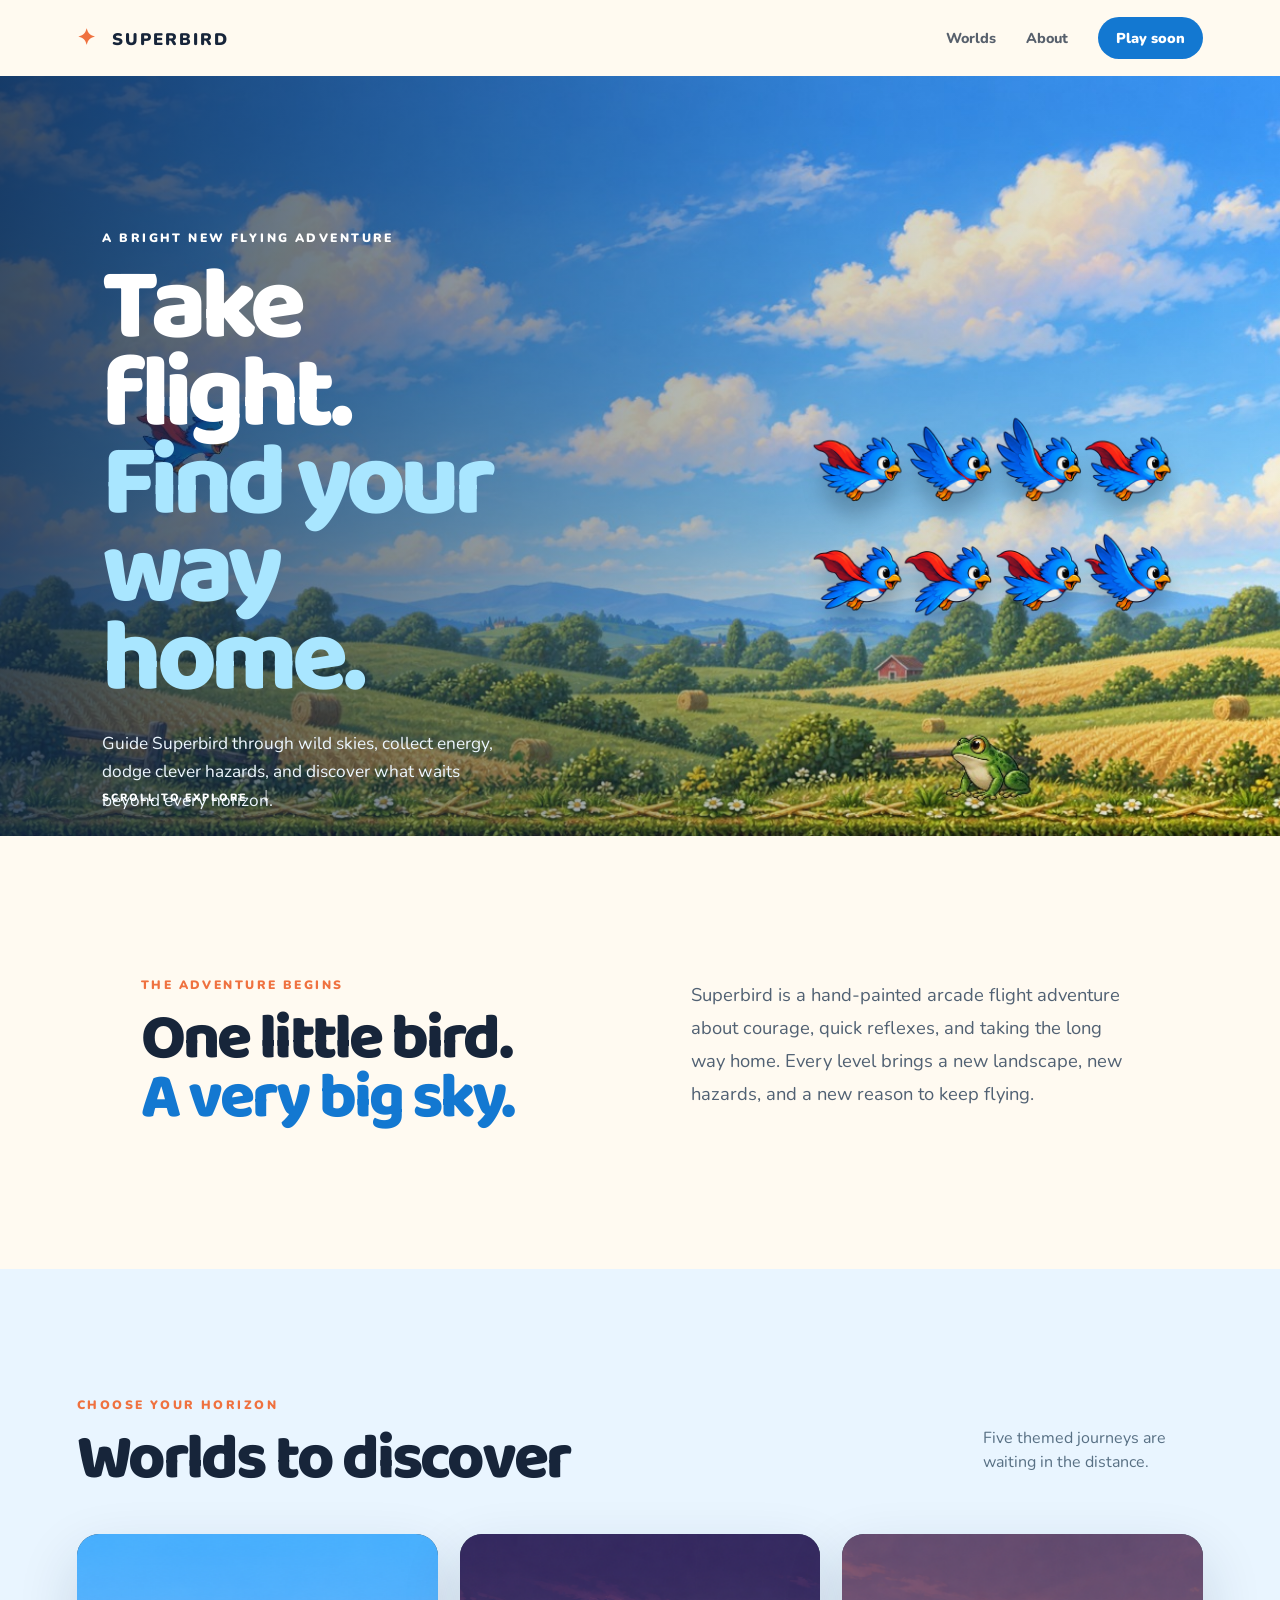
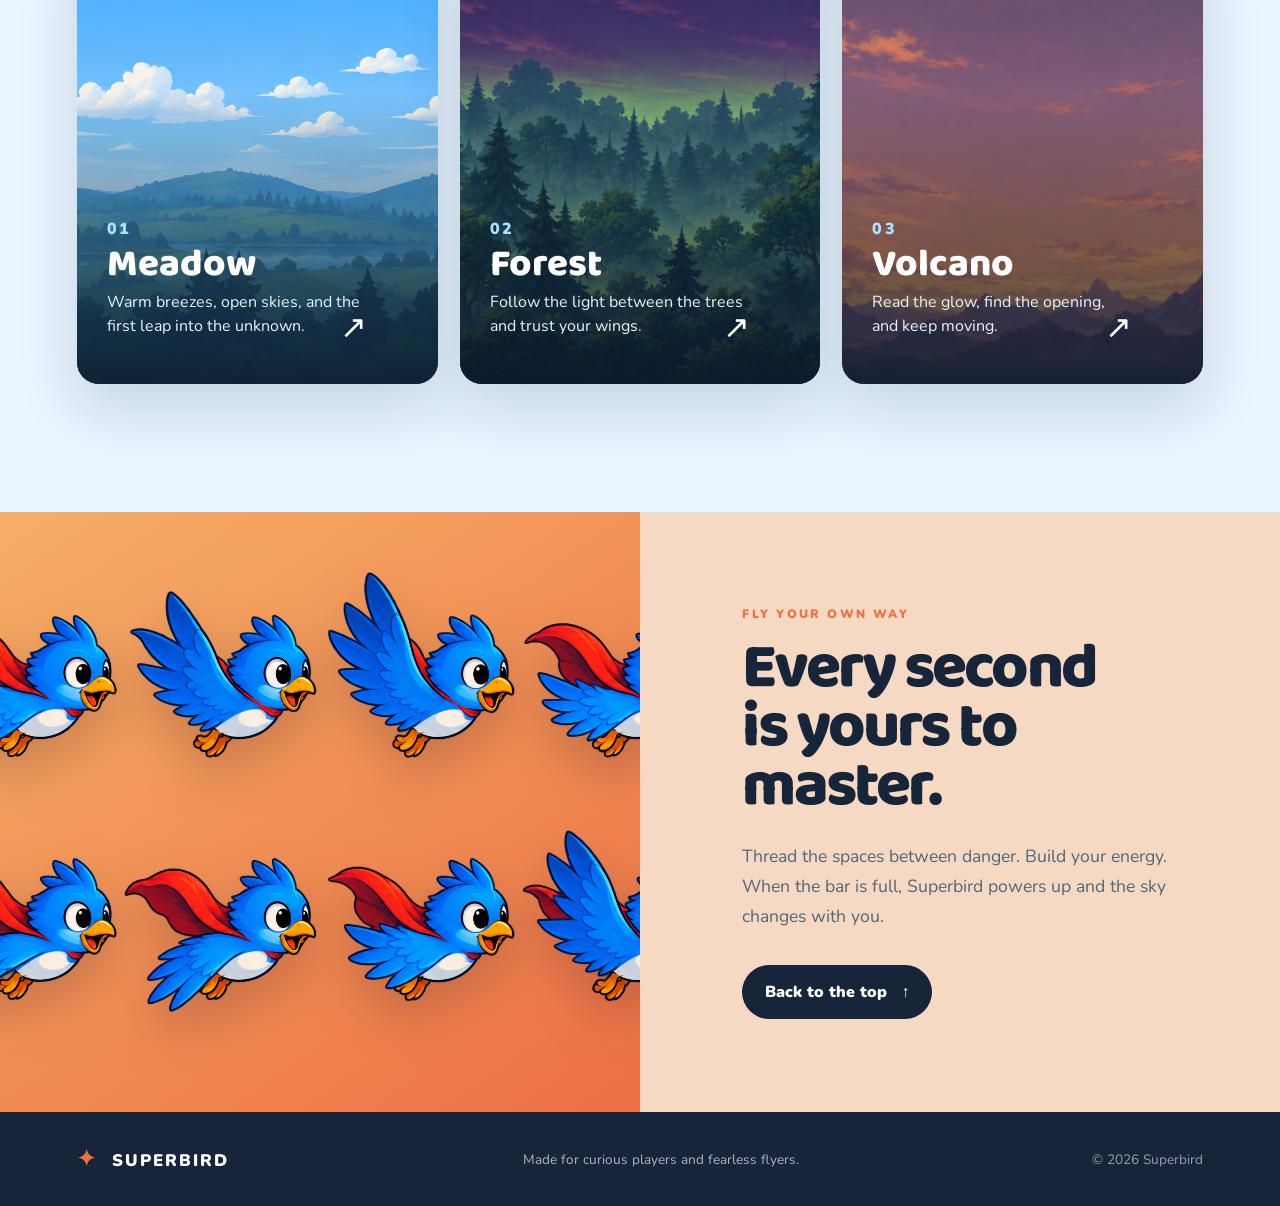
==== index.html @ 265e122b "Create Superbird marketing splash page" ====
<!doctype html>
<html lang="en">
<head>
  <meta charset="utf-8">
  <meta name="viewport" content="width=device-width, initial-scale=1">
  <meta name="description" content="Superbird is a colorful flying adventure through meadow, forest, farm, swamp, and volcano worlds.">
  <title>Superbird — Take Flight</title>
  <link rel="preconnect" href="https://fonts.googleapis.com">
  <link rel="preconnect" href="https://fonts.gstatic.com" crossorigin>
  <link href="https://fonts.googleapis.com/css2?family=Baloo+2:wght@500;600;700;800&family=Nunito:wght@500;700;800;900&display=swap" rel="stylesheet">
  <link rel="stylesheet" href="styles.css">
</head>
<body>
  <header class="site-header">
    <a class="brand" href="#top" aria-label="Superbird home"><span class="brand-mark">✦</span> SUPERBIRD</a>
    <nav aria-label="Main navigation"><a href="#worlds">Worlds</a><a href="#about">About</a><a class="nav-button" href="#play">Play soon</a></nav>
  </header>

  <main id="top">
    <section class="hero" id="play">
      <div class="hero-shade"></div>
      <div class="hero-content">
        <p class="eyebrow">A bright new flying adventure</p>
        <h1>Take flight.<br><span>Find your way home.</span></h1>
        <p class="hero-copy">Guide Superbird through wild skies, collect energy, dodge clever hazards, and discover what waits beyond every horizon.</p>
        <div class="hero-actions"><a class="button primary" href="#worlds">Explore the worlds <span>→</span></a><a class="text-link" href="#about">Meet Superbird <span>↓</span></a></div>
      </div>
      <img class="hero-bird" src="assets/superbird-flight.png" alt="Superbird flying" aria-hidden="true">
      <div class="hero-scroll">SCROLL TO EXPLORE <span>↓</span></div>
    </section>

    <section class="intro" id="about">
      <div class="intro-copy"><p class="eyebrow orange">THE ADVENTURE BEGINS</p><h2>One little bird.<br><em>A very big sky.</em></h2></div>
      <p class="intro-text">Superbird is a hand-painted arcade flight adventure about courage, quick reflexes, and taking the long way home. Every level brings a new landscape, new hazards, and a new reason to keep flying.</p>
    </section>

    <section class="worlds" id="worlds">
      <div class="section-heading"><div><p class="eyebrow orange">CHOOSE YOUR HORIZON</p><h2>Worlds to discover</h2></div><p class="section-note">Five themed journeys are waiting in the distance.</p></div>
      <div class="world-grid">
        <article class="world-card meadow"><img src="assets/meadow.png" alt="Bright meadow landscape"><div class="card-content"><span class="world-number">01</span><h3>Meadow</h3><p>Warm breezes, open skies, and the first leap into the unknown.</p><span class="card-arrow">↗</span></div></article>
        <article class="world-card forest"><img src="assets/forest.png" alt="Forest landscape"><div class="card-content"><span class="world-number">02</span><h3>Forest</h3><p>Follow the light between the trees and trust your wings.</p><span class="card-arrow">↗</span></div></article>
        <article class="world-card volcano"><img src="assets/volcano.png" alt="Volcanic landscape"><div class="card-content"><span class="world-number">03</span><h3>Volcano</h3><p>Read the glow, find the opening, and keep moving.</p><span class="card-arrow">↗</span></div></article>
      </div>
    </section>

    <section class="feature"><div class="feature-art"><img src="assets/superbird-flight.png" alt="Superbird flapping through the sky"></div><div class="feature-copy"><p class="eyebrow orange">FLY YOUR OWN WAY</p><h2>Every second<br>is yours to master.</h2><p>Thread the spaces between danger. Build your energy. When the bar is full, Superbird powers up and the sky changes with you.</p><a class="button dark" href="#top">Back to the top <span>↑</span></a></div></section>
  </main>

  <footer><div class="footer-brand"><span class="brand-mark">✦</span> SUPERBIRD</div><p>Made for curious players and fearless flyers.</p><span class="copyright">© 2026 Superbird</span></footer>
  <script src="script.js"></script>
</body>
</html>
---- styles.css ----
:root{--ink:#17253a;--blue:#1378d1;--sky:#e9f5ff;--orange:#ef713f;--cream:#fffaf1;--white:#fff;--shadow:0 24px 60px rgba(20,45,76,.16)}*{box-sizing:border-box}html{scroll-behavior:smooth}body{margin:0;color:var(--ink);background:var(--cream);font-family:Nunito,Arial,sans-serif}a{color:inherit;text-decoration:none}.site-header{height:76px;display:flex;align-items:center;justify-content:space-between;padding:0 clamp(24px,6vw,96px);background:rgba(255,250,241,.96);position:relative;z-index:5}.brand,.footer-brand{font-weight:900;letter-spacing:.12em;font-size:1.05rem}.brand-mark{display:inline-grid;place-items:center;color:var(--orange);font-size:1.35rem;margin-right:8px}nav{display:flex;gap:30px;align-items:center;font-size:.9rem;font-weight:800}nav a:not(.nav-button){opacity:.72}nav a:not(.nav-button):hover{opacity:1}.nav-button,.button{display:inline-flex;align-items:center;gap:14px;border-radius:999px;font-weight:900}.nav-button{background:var(--blue);color:white;padding:11px 18px}.hero{height:min(760px,calc(100vh - 76px));min-height:610px;position:relative;overflow:hidden;background:url('assets/farm-opening.jpg') center/cover}.hero-shade{position:absolute;inset:0;background:linear-gradient(90deg,rgba(13,38,72,.82),rgba(13,38,72,.18) 67%,rgba(13,38,72,.03))}.hero-content{position:relative;z-index:2;max-width:620px;padding:clamp(90px,12vw,170px) clamp(28px,8vw,125px);color:white}.eyebrow{font-size:.76rem;letter-spacing:.2em;font-weight:900;text-transform:uppercase;margin:0 0 18px}.eyebrow.orange{color:var(--orange)}h1,h2,h3,p{margin-top:0}h1{font:800 clamp(3.8rem,8vw,7.4rem)/.86 'Baloo 2',sans-serif;letter-spacing:-.055em;margin-bottom:26px}h1 span{color:#a9e6ff}.hero-copy{font-size:1.08rem;line-height:1.65;max-width:480px;color:#edf7ff}.hero-actions{display:flex;align-items:center;gap:28px;margin-top:34px}.button{padding:16px 23px}.button.primary{background:#fff;color:var(--blue);box-shadow:0 12px 30px rgba(0,0,0,.16)}.button.dark{background:var(--ink);color:#fff;margin-top:15px}.text-link{font-weight:900;color:#fff}.hero-bird{position:absolute;z-index:2;width:min(32vw,370px);right:8%;top:43%;filter:drop-shadow(0 18px 10px rgba(0,0,0,.2));animation:float 4s ease-in-out infinite}.hero-scroll{position:absolute;z-index:3;bottom:28px;left:clamp(28px,8vw,125px);font-size:.66rem;letter-spacing:.18em;color:white;font-weight:900}.hero-scroll span{font-size:1.2rem;margin-left:10px}.intro{padding:clamp(82px,11vw,150px) clamp(28px,11vw,170px);display:grid;grid-template-columns:1fr 1fr;gap:8vw;align-items:end;background:var(--cream)}h2{font:800 clamp(2.8rem,5vw,5rem)/.92 'Baloo 2',sans-serif;letter-spacing:-.045em;margin:0}.intro h2 em{color:var(--blue);font-style:normal}.intro-text{font-size:1.15rem;line-height:1.8;max-width:540px;color:#516173}.worlds{padding:clamp(74px,10vw,130px) clamp(24px,6vw,96px);background:var(--sky)}.section-heading{display:flex;justify-content:space-between;align-items:end;margin-bottom:44px}.section-note{max-width:220px;line-height:1.5;color:#587084}.world-grid{display:grid;grid-template-columns:repeat(3,1fr);gap:22px}.world-card{min-height:450px;position:relative;border-radius:22px;overflow:hidden;box-shadow:var(--shadow);isolation:isolate;background:#345}.world-card img{position:absolute;width:100%;height:100%;object-fit:cover;inset:0;transition:transform .6s}.world-card:hover img{transform:scale(1.07)}.world-card:after{content:"";position:absolute;inset:0;background:linear-gradient(0deg,rgba(11,24,42,.86),transparent 65%);z-index:-0}.card-content{position:absolute;z-index:1;bottom:0;padding:30px;color:white}.world-number{color:#a8e3ff;font-weight:900;letter-spacing:.15em}.card-content h3{font:800 2.4rem/1 'Baloo 2',sans-serif;margin:6px 0}.card-content p{line-height:1.5;max-width:260px;color:#e4f4fb}.card-arrow{position:absolute;right:30px;bottom:35px;font-size:2rem}.feature{display:grid;grid-template-columns:1fr 1fr;align-items:center;min-height:600px;background:#f5d9c2}.feature-art{height:100%;min-height:600px;display:grid;place-items:center;background:linear-gradient(145deg,#f6af66,#ed7046);overflow:hidden}.feature-art img{width:130%;max-width:820px;filter:drop-shadow(0 22px 24px rgba(78,41,34,.25));animation:float 5s ease-in-out infinite}.feature-copy{padding:70px clamp(30px,8vw,120px)}.feature-copy>p:not(.eyebrow){font-size:1.1rem;line-height:1.7;color:#536678;max-width:440px;margin-top:26px}footer{display:flex;align-items:center;justify-content:space-between;padding:32px clamp(24px,6vw,96px);background:var(--ink);color:white;font-size:.85rem}footer p{opacity:.65;margin:0}.copyright{opacity:.55}@keyframes float{0%,100%{transform:translateY(0) rotate(-2deg)}50%{transform:translateY(-16px) rotate(2deg)}}@media(max-width:800px){nav a:not(.nav-button){display:none}.hero{min-height:670px}.hero-content{padding-top:90px}.hero-bird{width:260px;right:2%;top:auto;bottom:80px;opacity:.9}.intro,.feature{grid-template-columns:1fr;gap:34px}.world-grid{grid-template-columns:1fr}.world-card{min-height:360px}.feature-art{min-height:330px}.feature-copy{padding:70px 28px}footer{display:block}footer p{margin:12px 0}.section-heading{display:block}.section-note{margin-top:18px}}@media(prefers-reduced-motion:reduce){*,*:before,*:after{animation:none!important;scroll-behavior:auto!important}}
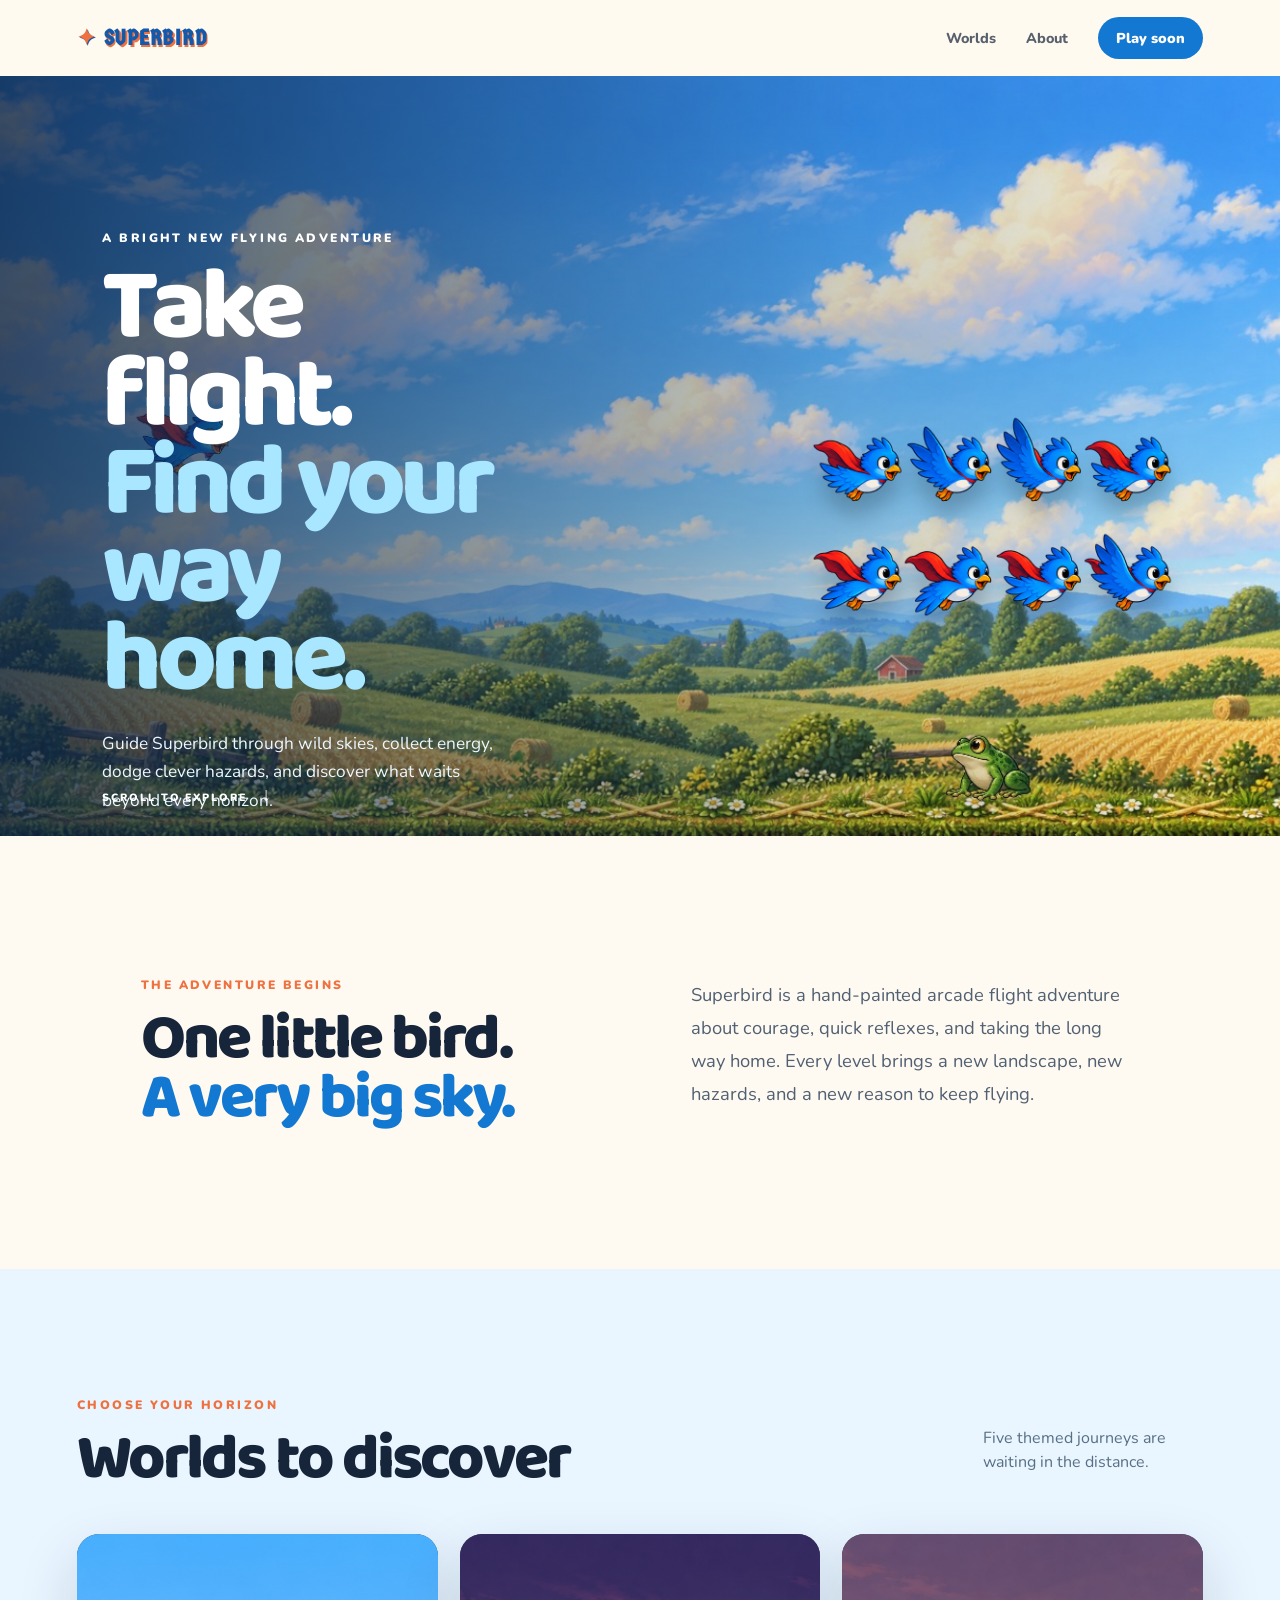
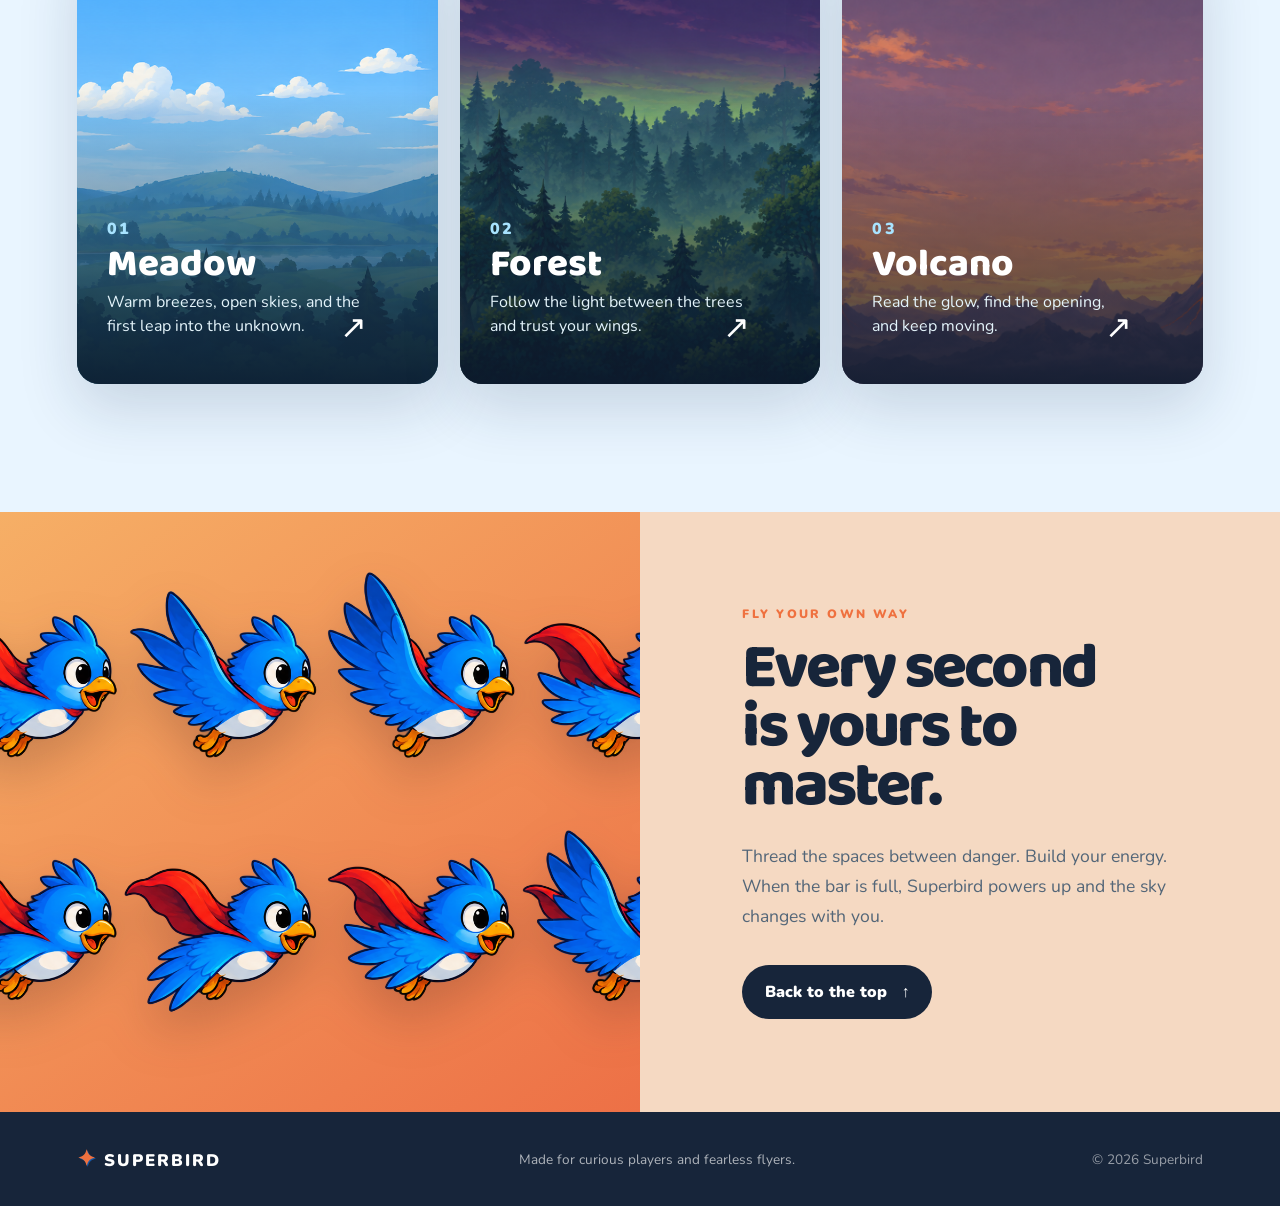
==== commit 9499c865: "Match splash logo to Superbird title style" ====
--- a/index.html
+++ b/index.html
@@ -7,12 +7,13 @@
   <title>Superbird — Take Flight</title>
   <link rel="preconnect" href="https://fonts.googleapis.com">
   <link rel="preconnect" href="https://fonts.gstatic.com" crossorigin>
-  <link href="https://fonts.googleapis.com/css2?family=Baloo+2:wght@500;600;700;800&family=Nunito:wght@500;700;800;900&display=swap" rel="stylesheet">
+  <link href="https://fonts.googleapis.com/css2?family=Baloo+2:wght@500;600;700;800&family=Germania+One&family=Nunito:wght@500;700;800;900&display=swap" rel="stylesheet">
   <link rel="stylesheet" href="styles.css">
+  <link rel="stylesheet" href="logo.css">
 </head>
 <body>
   <header class="site-header">
-    <a class="brand" href="#top" aria-label="Superbird home"><span class="brand-mark">✦</span> SUPERBIRD</a>
+    <a class="brand" href="#top" aria-label="Superbird home"><span class="brand-mark">✦</span><span class="brand-word">SUPERBIRD</span></a>
     <nav aria-label="Main navigation"><a href="#worlds">Worlds</a><a href="#about">About</a><a class="nav-button" href="#play">Play soon</a></nav>
   </header>
 
--- a/logo.css
+++ b/logo.css
@@ -0,0 +1,24 @@
+/* Match the medieval display treatment used for Superbird's in-game title. */
+.brand {
+  display: inline-flex;
+  align-items: center;
+  gap: 8px;
+  letter-spacing: .045em;
+}
+
+.brand-word {
+  color: #1559aa;
+  font-family: "Germania One", Georgia, serif;
+  font-size: 1.35rem;
+  line-height: 1;
+  text-shadow: 1.5px 1.5px 0 #ef713f;
+}
+
+.brand-mark {
+  margin-right: 0;
+  text-shadow: 1px 1px 0 #1559aa;
+}
+
+@media (max-width: 800px) {
+  .brand-word { font-size: 1.15rem; }
+}
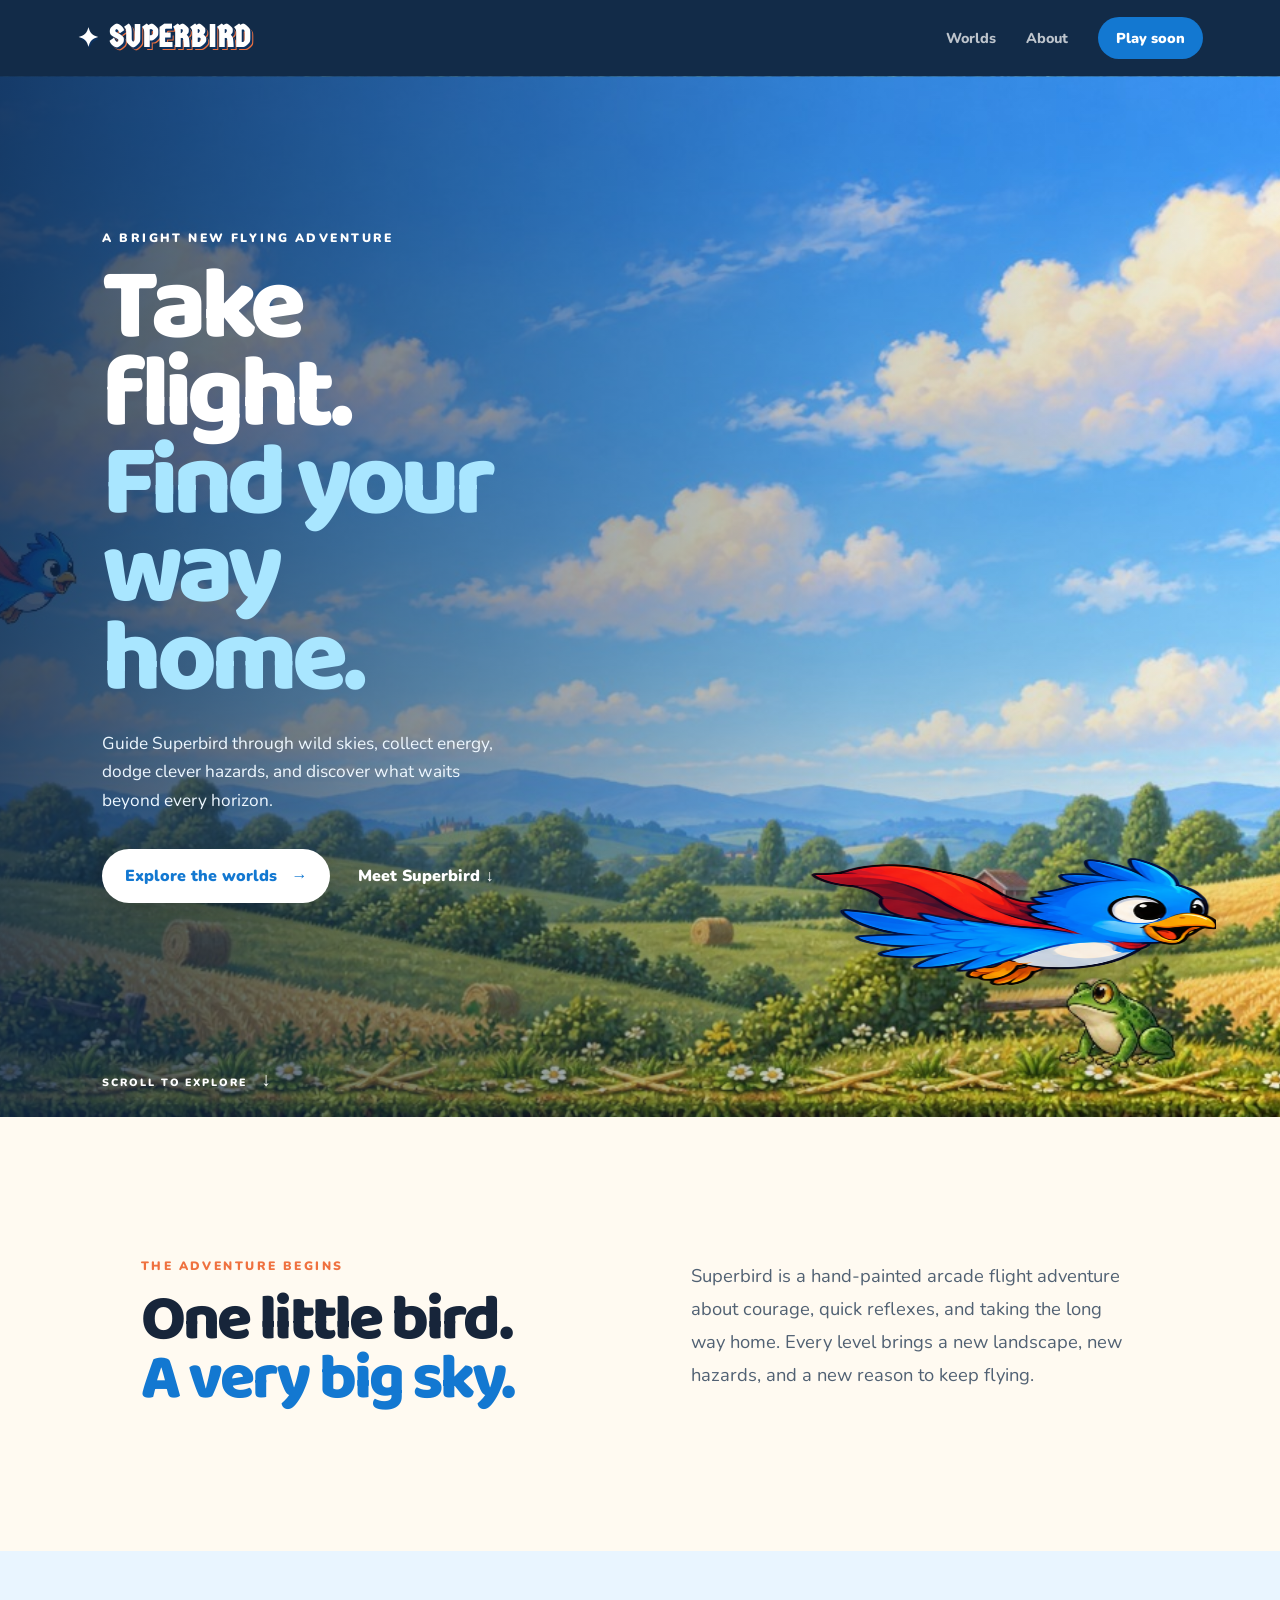
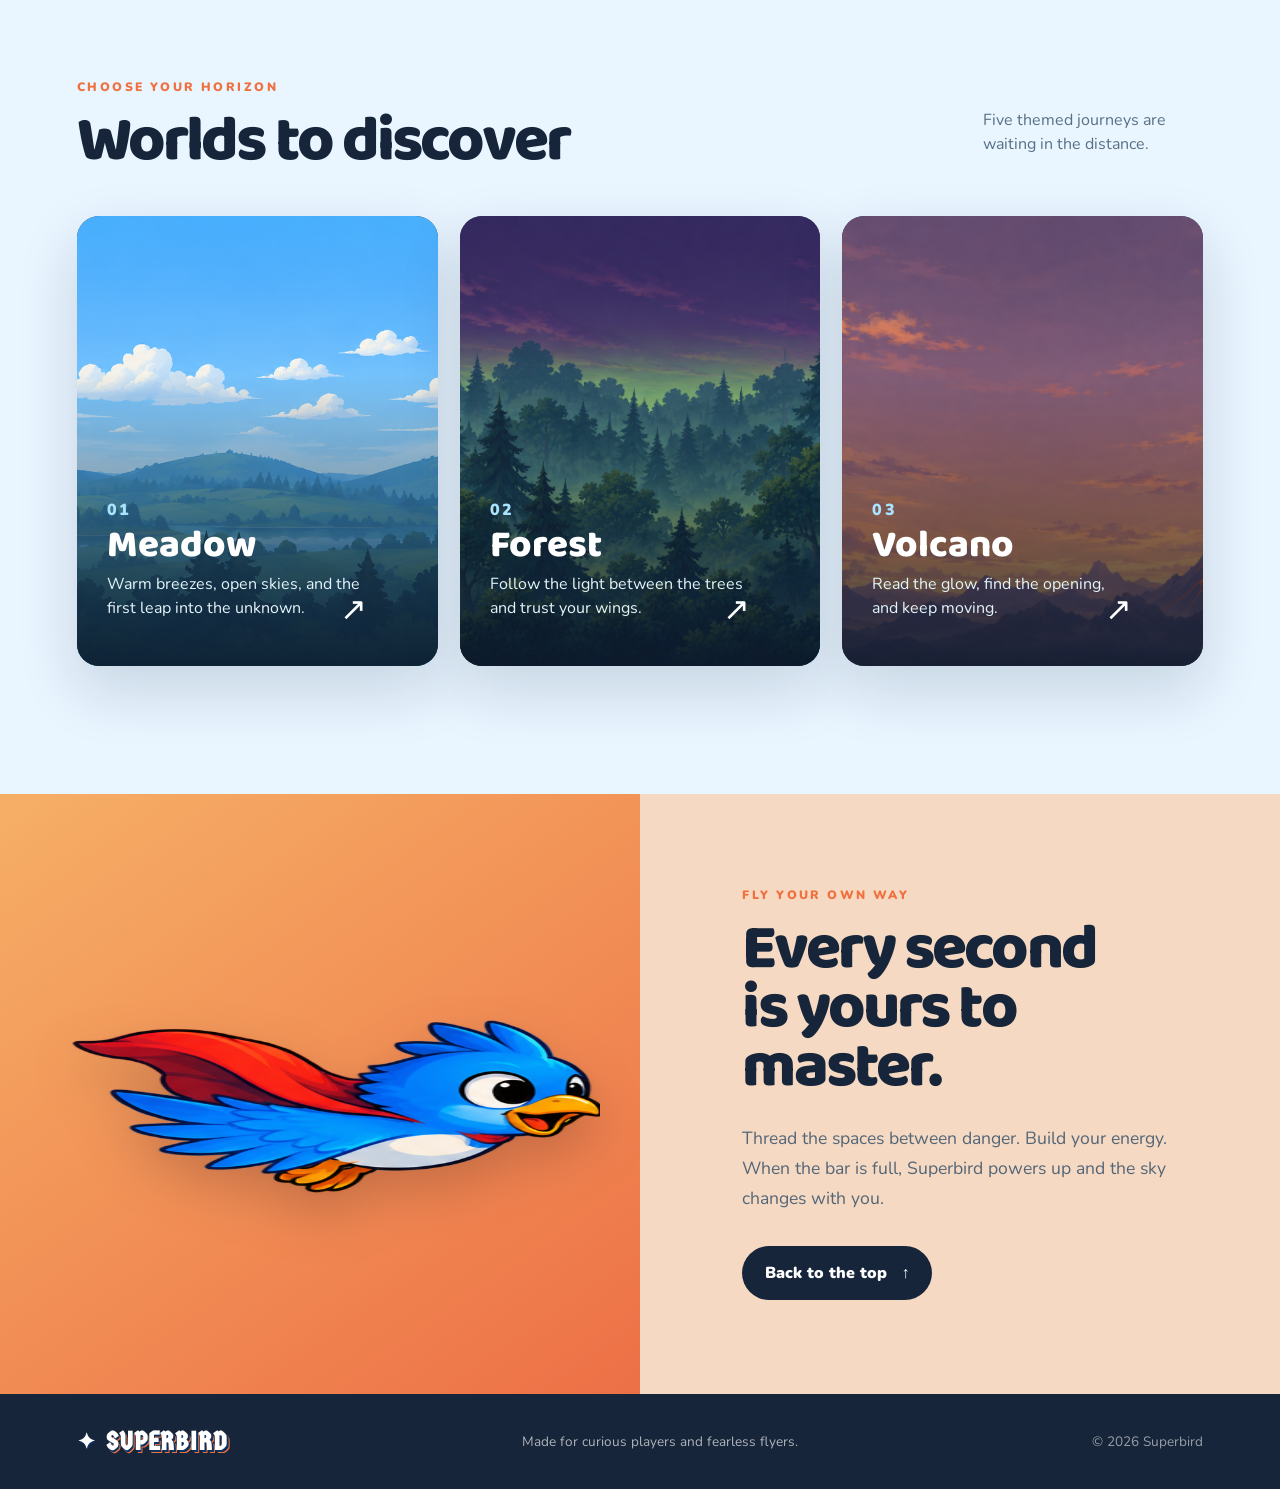
==== commit 3b526e20: "Fix hero crop and show single Superbird frame" ====
--- a/index.html
+++ b/index.html
@@ -10,6 +10,7 @@
   <link href="https://fonts.googleapis.com/css2?family=Baloo+2:wght@500;600;700;800&family=Germania+One&family=Nunito:wght@500;700;800;900&display=swap" rel="stylesheet">
   <link rel="stylesheet" href="styles.css">
   <link rel="stylesheet" href="logo.css">
+  <link rel="stylesheet" href="frames.css">
 </head>
 <body>
   <header class="site-header">
@@ -26,7 +27,7 @@
         <p class="hero-copy">Guide Superbird through wild skies, collect energy, dodge clever hazards, and discover what waits beyond every horizon.</p>
         <div class="hero-actions"><a class="button primary" href="#worlds">Explore the worlds <span>→</span></a><a class="text-link" href="#about">Meet Superbird <span>↓</span></a></div>
       </div>
-      <img class="hero-bird" src="assets/superbird-flight.png" alt="Superbird flying" aria-hidden="true">
+      <div class="bird-frame hero-bird" role="img" aria-label="Superbird flying"></div>
       <div class="hero-scroll">SCROLL TO EXPLORE <span>↓</span></div>
     </section>
 
@@ -44,7 +45,7 @@
       </div>
     </section>
 
-    <section class="feature"><div class="feature-art"><img src="assets/superbird-flight.png" alt="Superbird flapping through the sky"></div><div class="feature-copy"><p class="eyebrow orange">FLY YOUR OWN WAY</p><h2>Every second<br>is yours to master.</h2><p>Thread the spaces between danger. Build your energy. When the bar is full, Superbird powers up and the sky changes with you.</p><a class="button dark" href="#top">Back to the top <span>↑</span></a></div></section>
+    <section class="feature"><div class="feature-art"><div class="bird-frame feature-bird" role="img" aria-label="Superbird flapping through the sky"></div></div><div class="feature-copy"><p class="eyebrow orange">FLY YOUR OWN WAY</p><h2>Every second<br>is yours to master.</h2><p>Thread the spaces between danger. Build your energy. When the bar is full, Superbird powers up and the sky changes with you.</p><a class="button dark" href="#top">Back to the top <span>↑</span></a></div></section>
   </main>
 
   <footer><div class="footer-brand"><span class="brand-mark">✦</span> SUPERBIRD</div><p>Made for curious players and fearless flyers.</p><span class="copyright">© 2026 Superbird</span></footer>
--- a/logo.css
+++ b/logo.css
@@ -2,23 +2,50 @@
 .brand {
   display: inline-flex;
   align-items: center;
-  gap: 8px;
-  letter-spacing: .045em;
+  gap: 10px;
+  letter-spacing: .035em;
 }
 
 .brand-word {
-  color: #1559aa;
+  color: #fff;
   font-family: "Germania One", Georgia, serif;
-  font-size: 1.35rem;
+  font-size: 1.95rem;
   line-height: 1;
-  text-shadow: 1.5px 1.5px 0 #ef713f;
+  text-shadow: 2px 2px 0 #0c315f, 3px 3px 0 #ef713f;
 }
 
 .brand-mark {
   margin-right: 0;
-  text-shadow: 1px 1px 0 #1559aa;
+  color: #fff;
+  font-size: 1.6rem;
+  text-shadow: 1.5px 1.5px 0 #0c315f;
+}
+
+.site-header {
+  background: #122b48;
+}
+
+nav a:not(.nav-button) {
+  color: #fff;
+}
+
+.footer-brand {
+  display: inline-flex;
+  align-items: center;
+  gap: 10px;
+  color: #fff;
+  font-family: "Germania One", Georgia, serif;
+  font-size: 1.65rem;
+  letter-spacing: .035em;
+  text-shadow: 1.5px 1.5px 0 #0c315f, 2.5px 2.5px 0 #ef713f;
+}
+
+.footer-brand .brand-mark {
+  font-family: Nunito, Arial, sans-serif;
+  font-size: 1.4rem;
 }
 
 @media (max-width: 800px) {
-  .brand-word { font-size: 1.15rem; }
+  .brand-word { font-size: 1.55rem; }
+  .footer-brand { font-size: 1.35rem; }
 }
--- a/frames.css
+++ b/frames.css
@@ -0,0 +1,51 @@
+/* Show one large frame from the existing 4 x 2 Superbird animation sheet. */
+.bird-frame {
+  background-image: url("assets/superbird-flight.png");
+  background-repeat: no-repeat;
+  background-size: 400% 200%;
+  background-position: 0 0;
+  background-color: transparent;
+}
+
+.hero {
+  height: auto;
+  min-height: 760px;
+  padding-bottom: 64px;
+}
+
+.hero-content {
+  padding-bottom: 150px;
+}
+
+.hero-bird {
+  width: 430px !important;
+  height: 245px !important;
+  top: auto !important;
+  right: 5% !important;
+  bottom: 82px !important;
+  background-size: 400% 200%;
+}
+
+.hero-scroll {
+  bottom: 24px;
+}
+
+.feature-bird {
+  width: min(560px, 92%);
+  height: 330px;
+  background-size: 400% 200%;
+  filter: drop-shadow(0 22px 24px rgba(78, 41, 34, .25));
+  animation: float 5s ease-in-out infinite;
+}
+
+@media (max-width: 800px) {
+  .hero { min-height: 760px; }
+  .hero-content { padding-bottom: 250px; }
+  .hero-bird {
+    width: 310px !important;
+    height: 178px !important;
+    right: 1% !important;
+    bottom: 84px !important;
+  }
+  .feature-bird { height: 230px; }
+}
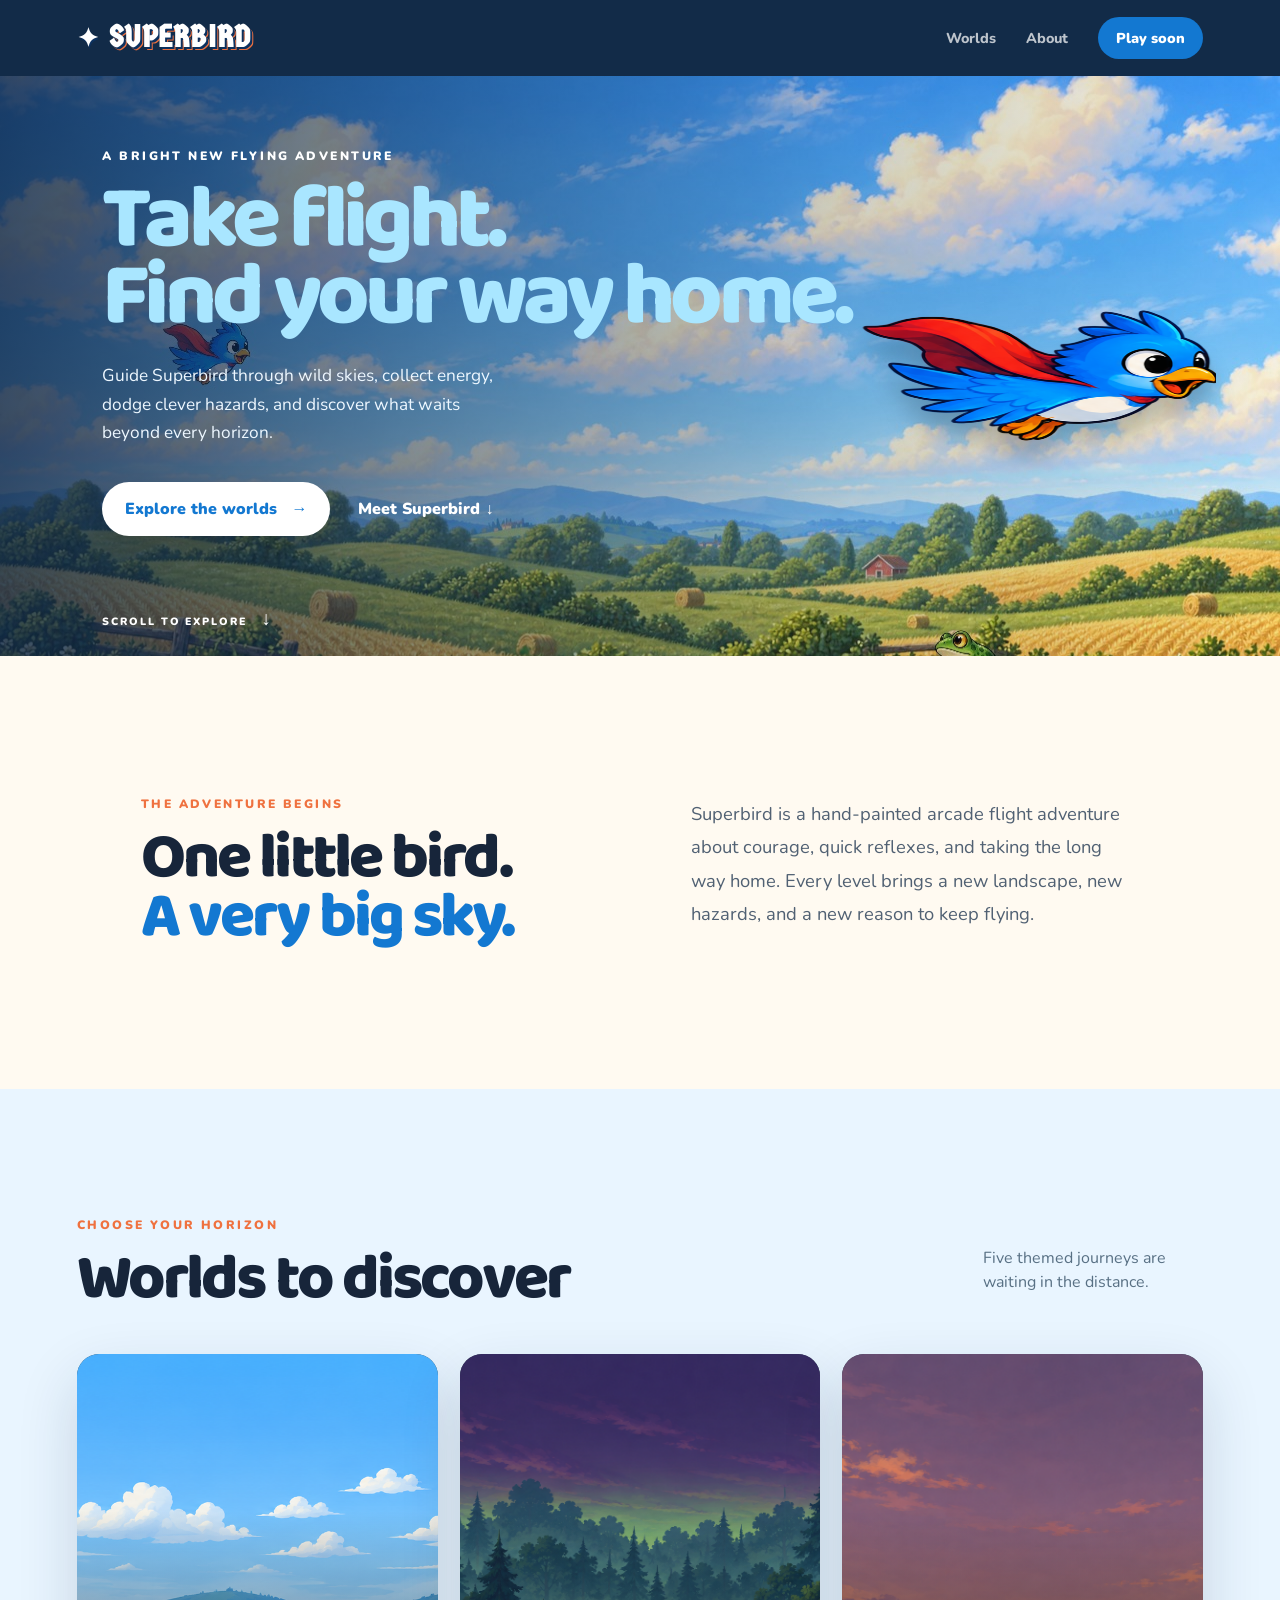
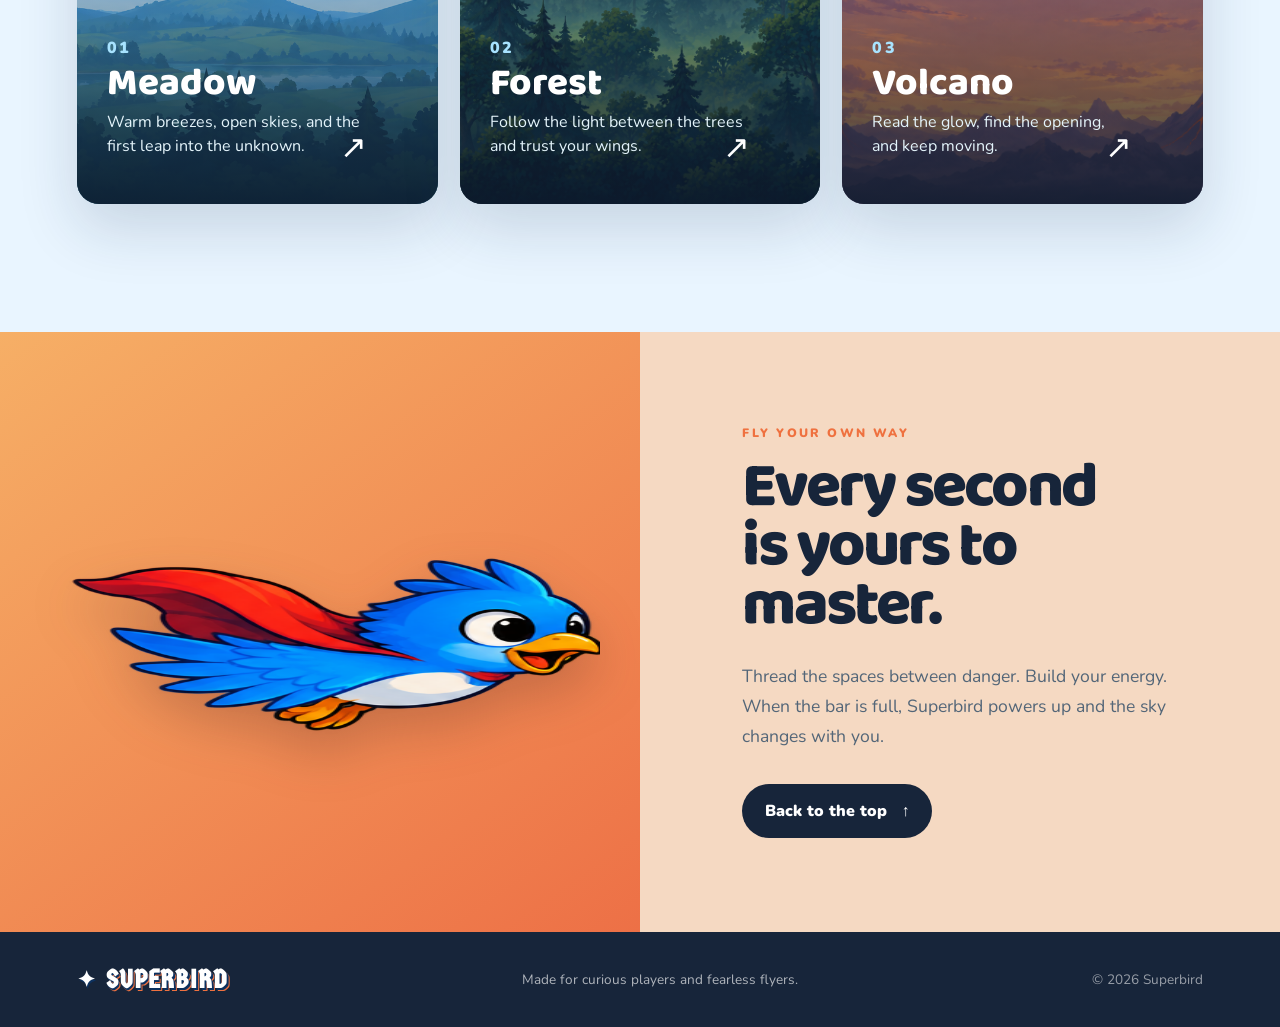
==== commit 05dc4445: "Tighten hero and lock sentence line breaks" ====
--- a/index.html
+++ b/index.html
@@ -23,7 +23,7 @@
       <div class="hero-shade"></div>
       <div class="hero-content">
         <p class="eyebrow">A bright new flying adventure</p>
-        <h1>Take flight.<br><span>Find your way home.</span></h1>
+        <h1><span class="hero-line">Take flight.</span><span class="hero-line">Find your way home.</span></h1>
         <p class="hero-copy">Guide Superbird through wild skies, collect energy, dodge clever hazards, and discover what waits beyond every horizon.</p>
         <div class="hero-actions"><a class="button primary" href="#worlds">Explore the worlds <span>→</span></a><a class="text-link" href="#about">Meet Superbird <span>↓</span></a></div>
       </div>
--- a/frames.css
+++ b/frames.css
@@ -9,20 +9,32 @@
 
 .hero {
   height: auto;
-  min-height: 760px;
-  padding-bottom: 64px;
+  min-height: 560px;
+  padding-bottom: 32px;
 }
 
 .hero-content {
-  padding-bottom: 150px;
+  padding-top: 72px;
+  padding-bottom: 88px;
+}
+
+.hero-content h1 {
+  max-width: 520px;
+  font-size: clamp(3.4rem, 7vw, 6.4rem);
+}
+
+.hero-content h1 .hero-line {
+  display: block;
+  white-space: nowrap;
 }
 
 .hero-bird {
-  width: 430px !important;
-  height: 245px !important;
-  top: auto !important;
+  width: 375px !important;
+  height: 250px !important;
+  top: 50% !important;
+  margin-top: -125px;
   right: 5% !important;
-  bottom: 82px !important;
+  bottom: auto !important;
   background-size: 400% 200%;
 }
 
@@ -39,13 +51,16 @@
 }
 
 @media (max-width: 800px) {
-  .hero { min-height: 760px; }
-  .hero-content { padding-bottom: 250px; }
+  .hero { min-height: 620px; }
+  .hero-content { padding-top: 66px; padding-bottom: 198px; }
+  .hero-content h1 { max-width: 390px; font-size: clamp(3.3rem, 13vw, 5rem); }
   .hero-bird {
-    width: 310px !important;
-    height: 178px !important;
+    width: 270px !important;
+    height: 180px !important;
+    top: 50% !important;
+    margin-top: -90px;
     right: 1% !important;
-    bottom: 84px !important;
+    bottom: auto !important;
   }
   .feature-bird { height: 230px; }
 }
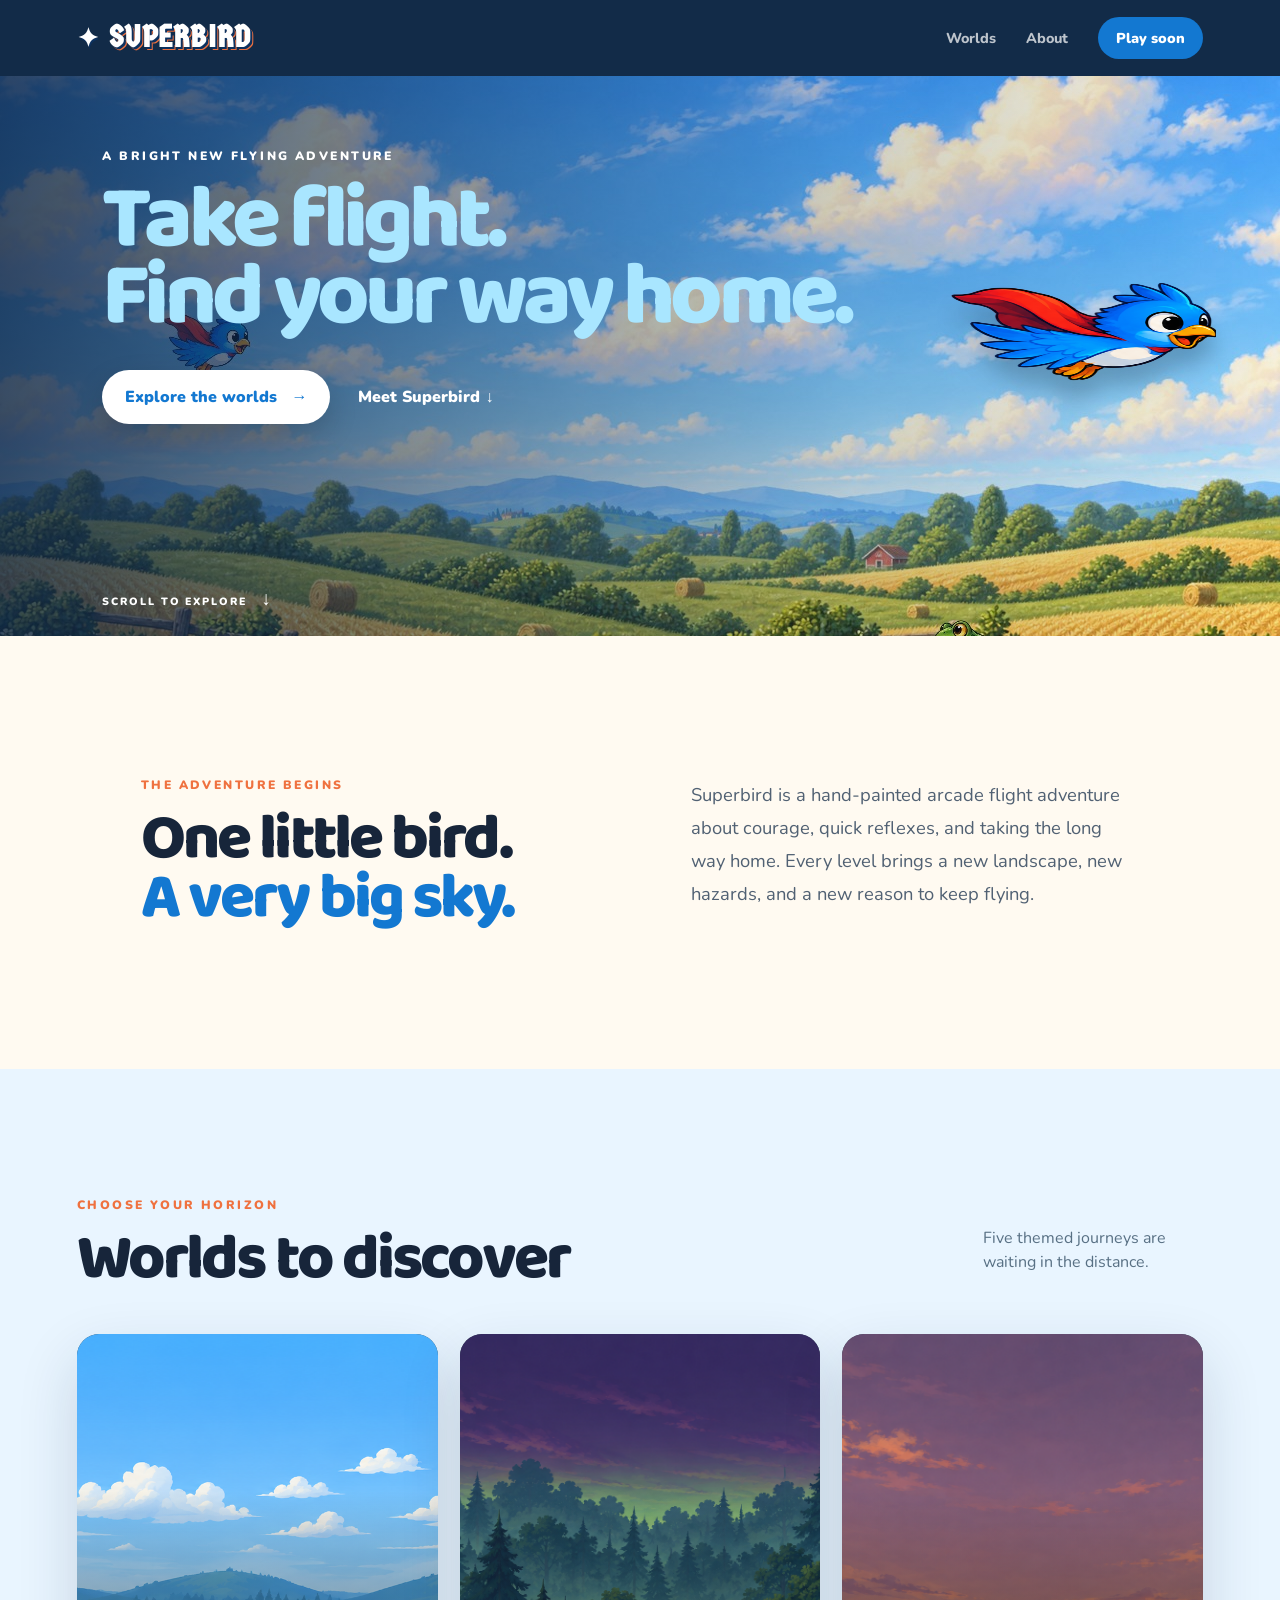
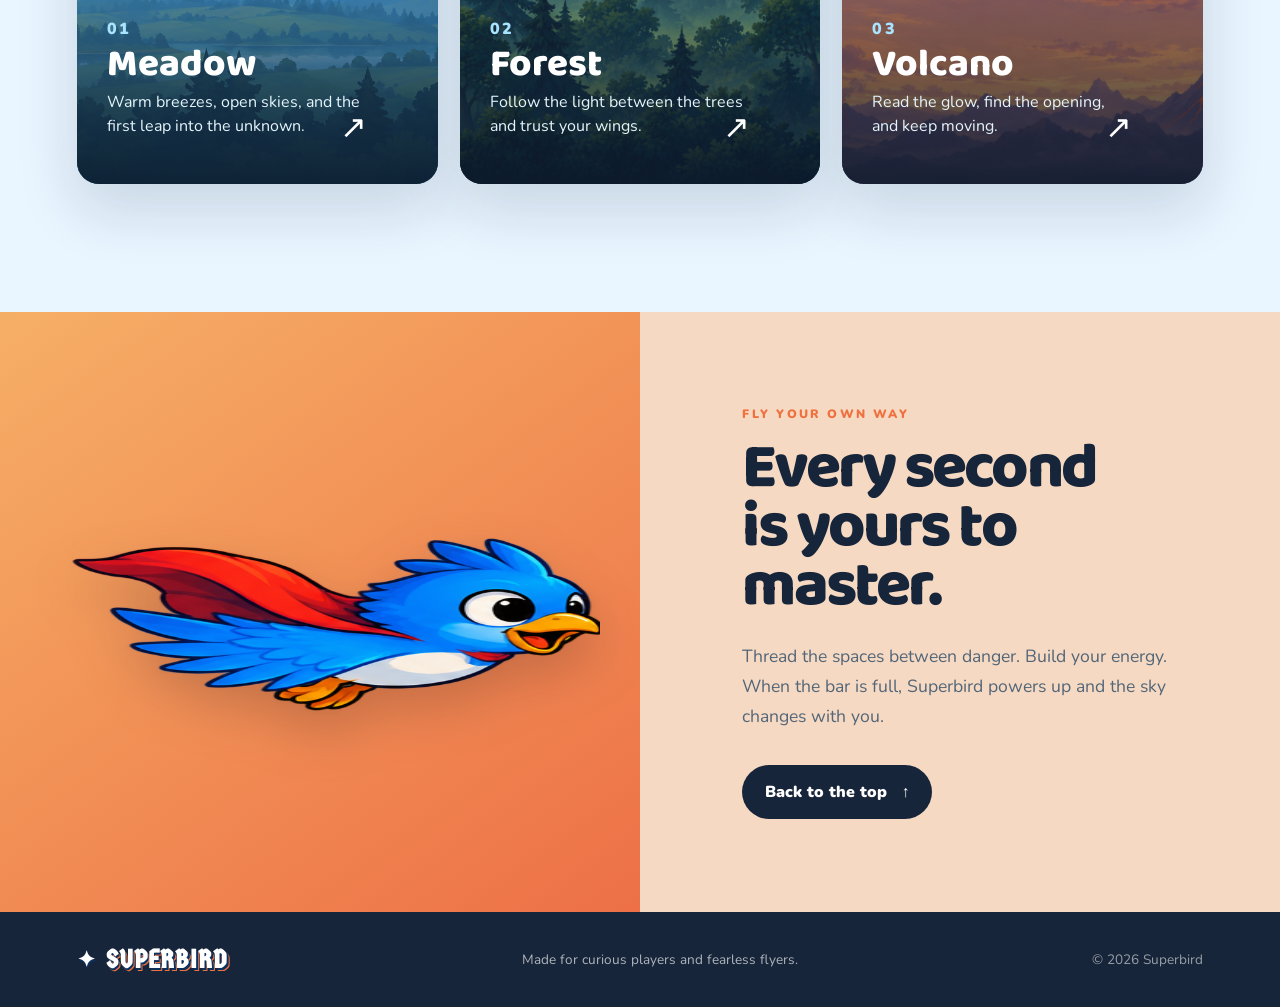
==== commit 475dfcc3: "Simplify hero copy and reduce bird size" ====
--- a/index.html
+++ b/index.html
@@ -24,7 +24,6 @@
       <div class="hero-content">
         <p class="eyebrow">A bright new flying adventure</p>
         <h1><span class="hero-line">Take flight.</span><span class="hero-line">Find your way home.</span></h1>
-        <p class="hero-copy">Guide Superbird through wild skies, collect energy, dodge clever hazards, and discover what waits beyond every horizon.</p>
         <div class="hero-actions"><a class="button primary" href="#worlds">Explore the worlds <span>→</span></a><a class="text-link" href="#about">Meet Superbird <span>↓</span></a></div>
       </div>
       <div class="bird-frame hero-bird" role="img" aria-label="Superbird flying"></div>
--- a/frames.css
+++ b/frames.css
@@ -29,8 +29,8 @@
 }
 
 .hero-bird {
-  width: 375px !important;
-  height: 250px !important;
+  width: 281px !important;
+  height: 187px !important;
   top: 50% !important;
   margin-top: -125px;
   right: 5% !important;
@@ -55,8 +55,8 @@
   .hero-content { padding-top: 66px; padding-bottom: 198px; }
   .hero-content h1 { max-width: 390px; font-size: clamp(3.3rem, 13vw, 5rem); }
   .hero-bird {
-    width: 270px !important;
-    height: 180px !important;
+    width: 203px !important;
+    height: 135px !important;
     top: 50% !important;
     margin-top: -90px;
     right: 1% !important;
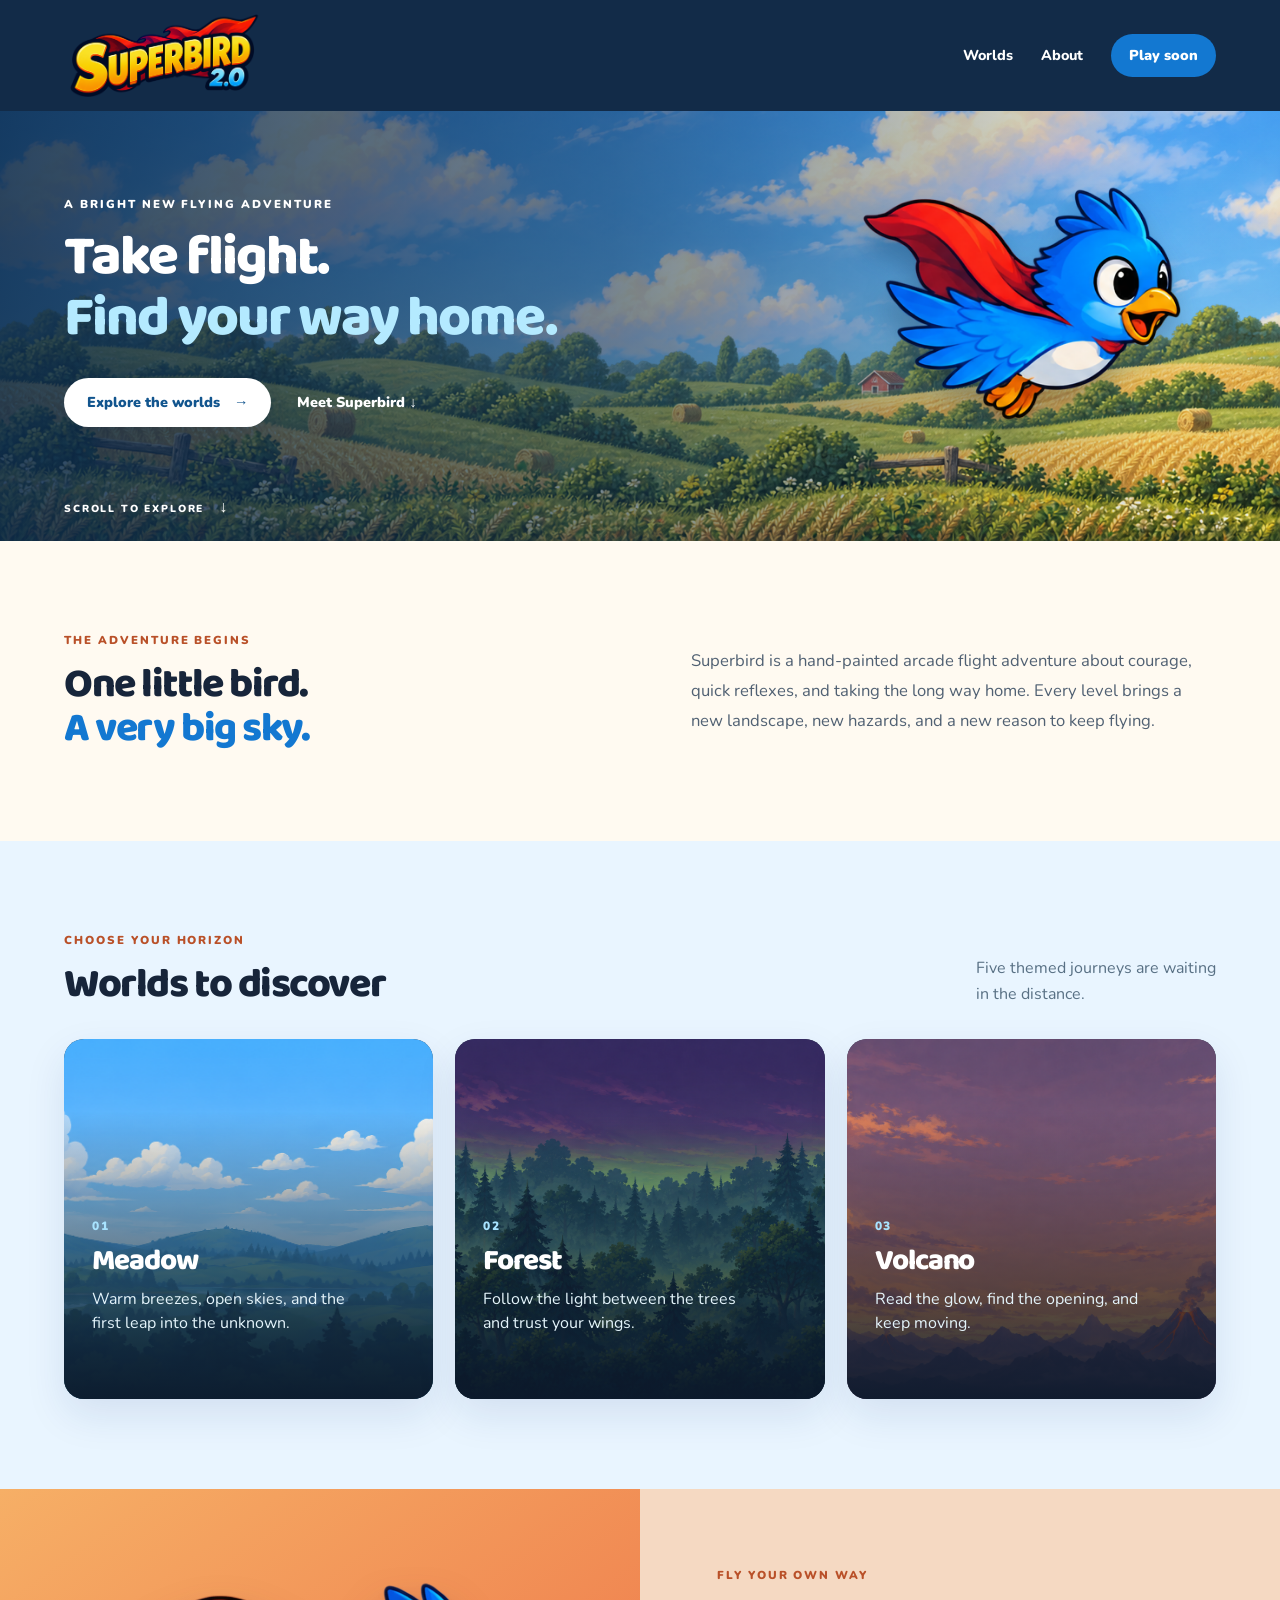
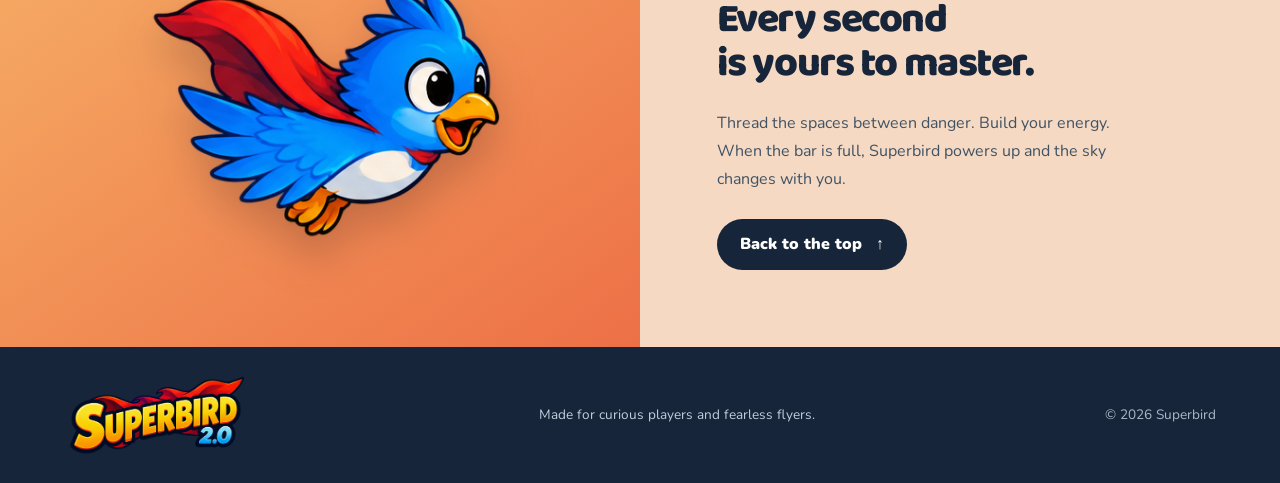
==== commit 011274fd: "Use spritesheet title artwork and rebalance responsive hero" ====
--- a/index.html
+++ b/index.html
@@ -7,27 +7,29 @@
   <title>Superbird — Take Flight</title>
   <link rel="preconnect" href="https://fonts.googleapis.com">
   <link rel="preconnect" href="https://fonts.gstatic.com" crossorigin>
-  <link href="https://fonts.googleapis.com/css2?family=Baloo+2:wght@500;600;700;800&family=Germania+One&family=Nunito:wght@500;700;800;900&display=swap" rel="stylesheet">
+  <link href="https://fonts.googleapis.com/css2?family=Baloo+2:wght@600;700;800&family=Nunito:wght@500;700;800;900&display=swap" rel="stylesheet">
   <link rel="stylesheet" href="styles.css">
   <link rel="stylesheet" href="logo.css">
   <link rel="stylesheet" href="frames.css">
 </head>
 <body>
   <header class="site-header">
-    <a class="brand" href="#top" aria-label="Superbird home"><span class="brand-mark">✦</span><span class="brand-word">SUPERBIRD</span></a>
+    <a class="brand" href="#top" aria-label="Superbird home"><img src="assets/superbird-logo.png" alt="Superbird 2.0" width="1774" height="887"></a>
     <nav aria-label="Main navigation"><a href="#worlds">Worlds</a><a href="#about">About</a><a class="nav-button" href="#play">Play soon</a></nav>
   </header>
 
   <main id="top">
     <section class="hero" id="play">
-      <div class="hero-shade"></div>
-      <div class="hero-content">
-        <p class="eyebrow">A bright new flying adventure</p>
-        <h1><span class="hero-line">Take flight.</span><span class="hero-line">Find your way home.</span></h1>
-        <div class="hero-actions"><a class="button primary" href="#worlds">Explore the worlds <span>→</span></a><a class="text-link" href="#about">Meet Superbird <span>↓</span></a></div>
+      <div class="hero-shade" aria-hidden="true"></div>
+      <div class="hero-layout">
+        <div class="hero-content">
+          <p class="eyebrow">A bright new flying adventure</p>
+          <h1><span class="hero-line">Take flight.</span><span class="hero-line">Find your way home.</span></h1>
+          <div class="hero-actions"><a class="button primary" href="#worlds">Explore the worlds <span>→</span></a><a class="text-link" href="#about">Meet Superbird <span>↓</span></a></div>
+        </div>
+        <div class="hero-art"><div class="bird-frame hero-bird" role="img" aria-label="Superbird flying with his red cape"></div></div>
       </div>
-      <div class="bird-frame hero-bird" role="img" aria-label="Superbird flying"></div>
-      <div class="hero-scroll">SCROLL TO EXPLORE <span>↓</span></div>
+      <a class="hero-scroll" href="#about">SCROLL TO EXPLORE <span aria-hidden="true">↓</span></a>
     </section>
 
     <section class="intro" id="about">
@@ -47,7 +49,7 @@
     <section class="feature"><div class="feature-art"><div class="bird-frame feature-bird" role="img" aria-label="Superbird flapping through the sky"></div></div><div class="feature-copy"><p class="eyebrow orange">FLY YOUR OWN WAY</p><h2>Every second<br>is yours to master.</h2><p>Thread the spaces between danger. Build your energy. When the bar is full, Superbird powers up and the sky changes with you.</p><a class="button dark" href="#top">Back to the top <span>↑</span></a></div></section>
   </main>
 
-  <footer><div class="footer-brand"><span class="brand-mark">✦</span> SUPERBIRD</div><p>Made for curious players and fearless flyers.</p><span class="copyright">© 2026 Superbird</span></footer>
+  <footer><a class="footer-brand" href="#top" aria-label="Superbird home"><img src="assets/superbird-logo.png" alt="Superbird 2.0" width="1774" height="887" loading="lazy"></a><p>Made for curious players and fearless flyers.</p><span class="copyright">© 2026 Superbird</span></footer>
   <script src="script.js"></script>
 </body>
 </html>
--- a/styles.css
+++ b/styles.css
@@ -1 +1,77 @@
-:root{--ink:#17253a;--blue:#1378d1;--sky:#e9f5ff;--orange:#ef713f;--cream:#fffaf1;--white:#fff;--shadow:0 24px 60px rgba(20,45,76,.16)}*{box-sizing:border-box}html{scroll-behavior:smooth}body{margin:0;color:var(--ink);background:var(--cream);font-family:Nunito,Arial,sans-serif}a{color:inherit;text-decoration:none}.site-header{height:76px;display:flex;align-items:center;justify-content:space-between;padding:0 clamp(24px,6vw,96px);background:rgba(255,250,241,.96);position:relative;z-index:5}.brand,.footer-brand{font-weight:900;letter-spacing:.12em;font-size:1.05rem}.brand-mark{display:inline-grid;place-items:center;color:var(--orange);font-size:1.35rem;margin-right:8px}nav{display:flex;gap:30px;align-items:center;font-size:.9rem;font-weight:800}nav a:not(.nav-button){opacity:.72}nav a:not(.nav-button):hover{opacity:1}.nav-button,.button{display:inline-flex;align-items:center;gap:14px;border-radius:999px;font-weight:900}.nav-button{background:var(--blue);color:white;padding:11px 18px}.hero{height:min(760px,calc(100vh - 76px));min-height:610px;position:relative;overflow:hidden;background:url('assets/farm-opening.jpg') center/cover}.hero-shade{position:absolute;inset:0;background:linear-gradient(90deg,rgba(13,38,72,.82),rgba(13,38,72,.18) 67%,rgba(13,38,72,.03))}.hero-content{position:relative;z-index:2;max-width:620px;padding:clamp(90px,12vw,170px) clamp(28px,8vw,125px);color:white}.eyebrow{font-size:.76rem;letter-spacing:.2em;font-weight:900;text-transform:uppercase;margin:0 0 18px}.eyebrow.orange{color:var(--orange)}h1,h2,h3,p{margin-top:0}h1{font:800 clamp(3.8rem,8vw,7.4rem)/.86 'Baloo 2',sans-serif;letter-spacing:-.055em;margin-bottom:26px}h1 span{color:#a9e6ff}.hero-copy{font-size:1.08rem;line-height:1.65;max-width:480px;color:#edf7ff}.hero-actions{display:flex;align-items:center;gap:28px;margin-top:34px}.button{padding:16px 23px}.button.primary{background:#fff;color:var(--blue);box-shadow:0 12px 30px rgba(0,0,0,.16)}.button.dark{background:var(--ink);color:#fff;margin-top:15px}.text-link{font-weight:900;color:#fff}.hero-bird{position:absolute;z-index:2;width:min(32vw,370px);right:8%;top:43%;filter:drop-shadow(0 18px 10px rgba(0,0,0,.2));animation:float 4s ease-in-out infinite}.hero-scroll{position:absolute;z-index:3;bottom:28px;left:clamp(28px,8vw,125px);font-size:.66rem;letter-spacing:.18em;color:white;font-weight:900}.hero-scroll span{font-size:1.2rem;margin-left:10px}.intro{padding:clamp(82px,11vw,150px) clamp(28px,11vw,170px);display:grid;grid-template-columns:1fr 1fr;gap:8vw;align-items:end;background:var(--cream)}h2{font:800 clamp(2.8rem,5vw,5rem)/.92 'Baloo 2',sans-serif;letter-spacing:-.045em;margin:0}.intro h2 em{color:var(--blue);font-style:normal}.intro-text{font-size:1.15rem;line-height:1.8;max-width:540px;color:#516173}.worlds{padding:clamp(74px,10vw,130px) clamp(24px,6vw,96px);background:var(--sky)}.section-heading{display:flex;justify-content:space-between;align-items:end;margin-bottom:44px}.section-note{max-width:220px;line-height:1.5;color:#587084}.world-grid{display:grid;grid-template-columns:repeat(3,1fr);gap:22px}.world-card{min-height:450px;position:relative;border-radius:22px;overflow:hidden;box-shadow:var(--shadow);isolation:isolate;background:#345}.world-card img{position:absolute;width:100%;height:100%;object-fit:cover;inset:0;transition:transform .6s}.world-card:hover img{transform:scale(1.07)}.world-card:after{content:"";position:absolute;inset:0;background:linear-gradient(0deg,rgba(11,24,42,.86),transparent 65%);z-index:-0}.card-content{position:absolute;z-index:1;bottom:0;padding:30px;color:white}.world-number{color:#a8e3ff;font-weight:900;letter-spacing:.15em}.card-content h3{font:800 2.4rem/1 'Baloo 2',sans-serif;margin:6px 0}.card-content p{line-height:1.5;max-width:260px;color:#e4f4fb}.card-arrow{position:absolute;right:30px;bottom:35px;font-size:2rem}.feature{display:grid;grid-template-columns:1fr 1fr;align-items:center;min-height:600px;background:#f5d9c2}.feature-art{height:100%;min-height:600px;display:grid;place-items:center;background:linear-gradient(145deg,#f6af66,#ed7046);overflow:hidden}.feature-art img{width:130%;max-width:820px;filter:drop-shadow(0 22px 24px rgba(78,41,34,.25));animation:float 5s ease-in-out infinite}.feature-copy{padding:70px clamp(30px,8vw,120px)}.feature-copy>p:not(.eyebrow){font-size:1.1rem;line-height:1.7;color:#536678;max-width:440px;margin-top:26px}footer{display:flex;align-items:center;justify-content:space-between;padding:32px clamp(24px,6vw,96px);background:var(--ink);color:white;font-size:.85rem}footer p{opacity:.65;margin:0}.copyright{opacity:.55}@keyframes float{0%,100%{transform:translateY(0) rotate(-2deg)}50%{transform:translateY(-16px) rotate(2deg)}}@media(max-width:800px){nav a:not(.nav-button){display:none}.hero{min-height:670px}.hero-content{padding-top:90px}.hero-bird{width:260px;right:2%;top:auto;bottom:80px;opacity:.9}.intro,.feature{grid-template-columns:1fr;gap:34px}.world-grid{grid-template-columns:1fr}.world-card{min-height:360px}.feature-art{min-height:330px}.feature-copy{padding:70px 28px}footer{display:block}footer p{margin:12px 0}.section-heading{display:block}.section-note{margin-top:18px}}@media(prefers-reduced-motion:reduce){*,*:before,*:after{animation:none!important;scroll-behavior:auto!important}}
+:root {
+  --ink: #17253a;
+  --blue: #1378d1;
+  --sky: #e9f5ff;
+  --cream: #fffaf1;
+  --h1: clamp(2rem, 4.4vw, 4rem);
+  --h2: clamp(1.65rem, 3.2vw, 2.75rem);
+  --h3: clamp(1.3rem, 2.3vw, 1.9rem);
+  --gutter: clamp(20px, 5vw, 80px);
+}
+* { box-sizing: border-box; }
+html { scroll-behavior: smooth; }
+body { margin: 0; color: var(--ink); background: var(--cream); font-family: Nunito, Arial, sans-serif; line-height: 1.6; }
+a { color: inherit; text-decoration: none; }
+a:focus-visible { outline: 3px solid #ffc74f; outline-offset: 6px; }
+img { display: block; max-width: 100%; }
+h1, h2, h3 { font-family: "Baloo 2", sans-serif; font-weight: 800; line-height: 1.08; letter-spacing: -.035em; margin: 0; }
+h1 { font-size: var(--h1); }
+h2 { font-size: var(--h2); }
+h3 { font-size: var(--h3); }
+p { margin: 0; }
+.site-header { display: flex; align-items: center; justify-content: space-between; gap: 20px; padding: 6px var(--gutter); background: #122b48; color: white; }
+nav { display: flex; gap: 28px; align-items: center; font-size: .9rem; font-weight: 800; }
+nav a:hover, .text-link:hover { text-decoration: underline; text-underline-offset: 5px; }
+.nav-button, .button { display: inline-flex; align-items: center; justify-content: center; gap: 14px; border-radius: 999px; font-weight: 900; white-space: nowrap; }
+.nav-button { background: var(--blue); padding: 10px 18px; }
+.button { padding: 13px 23px; transition: transform .2s, box-shadow .2s; }
+.button:hover { transform: translateY(-2px); box-shadow: 0 10px 24px #122b4826; }
+.primary { background: white; color: #12558e; box-shadow: 0 8px 24px #071c3826; }
+.dark { background: var(--ink); color: white; }
+.eyebrow { font-size: .72rem; letter-spacing: .17em; font-weight: 900; text-transform: uppercase; margin-bottom: 14px; }
+.eyebrow.orange { color: #b95028; }
+.intro, .worlds { padding: clamp(56px, 7vw, 100px) var(--gutter); }
+.intro { display: grid; grid-template-columns: 1fr 1fr; align-items: center; gap: 8vw; }
+.intro h2 em { color: var(--blue); font-style: normal; }
+.intro-text { font-size: clamp(1rem, 1.3vw, 1.125rem); max-width: 540px; color: #516173; line-height: 1.8; }
+.worlds { background: var(--sky); }
+.section-heading { display: flex; justify-content: space-between; align-items: end; gap: 28px; margin-bottom: 32px; }
+.section-note { max-width: 240px; color: #587084; }
+.world-grid { display: grid; grid-template-columns: repeat(3, minmax(0, 1fr)); gap: 22px; }
+.world-card { min-height: 360px; position: relative; border-radius: 20px; overflow: hidden; isolation: isolate; background: #345; box-shadow: 0 16px 40px #142d761a; }
+.world-card img { position: absolute; width: 100%; height: 100%; object-fit: cover; inset: 0; transition: transform .6s; }
+.world-card:hover img { transform: scale(1.04); }
+.world-card::after { content: ""; position: absolute; inset: 0; background: linear-gradient(0deg, #0b182aef, #0b182a88 38%, transparent 80%); }
+.card-content { position: relative; z-index: 1; padding: 28px; padding-top: 174px; color: white; }
+.world-number { color: #a8e3ff; font-weight: 900; letter-spacing: .15em; font-size: .75rem; }
+.card-content h3 { margin: 6px 0 10px; }
+.card-content p { line-height: 1.55; max-width: 280px; padding-right: 16px; color: #e4f4fb; }
+.card-arrow { display: none; }
+.feature { display: grid; grid-template-columns: 1fr 1fr; background: #f5d9c2; }
+.feature-art { display: grid; place-items: center; padding: 52px 28px; background: linear-gradient(145deg, #f6af66, #ed7046); min-height: 410px; }
+.feature-copy { padding: clamp(44px, 6vw, 90px) clamp(28px, 6vw, 90px); align-self: center; }
+.feature-copy > p:not(.eyebrow) { line-height: 1.75; color: #405366; max-width: 440px; margin: 22px 0 26px; }
+footer { display: flex; align-items: center; justify-content: space-between; gap: 28px; padding: 22px var(--gutter); background: var(--ink); color: white; font-size: .85rem; }
+footer p { color: #c3cedb; }
+.copyright { color: #acb8c7; white-space: nowrap; }
+@media (max-width: 780px) {
+  nav { gap: 16px; }
+  .intro, .feature { grid-template-columns: 1fr; gap: 28px; }
+  .feature { gap: 0; }
+  .feature-art { min-height: 300px; }
+  .world-grid { grid-template-columns: 1fr; }
+  .world-card { min-height: 320px; }
+  .card-content { padding-top: 154px; }
+  .section-heading { display: block; }
+  .section-note { margin-top: 18px; max-width: none; }
+  footer { flex-wrap: wrap; gap: 16px 28px; }
+}
+@media (max-width: 520px) {
+  :root { --h2: 1.5rem; }
+  nav a:not(.nav-button) { display: none; }
+  footer { flex-direction: column; align-items: flex-start; }
+}
+@media (prefers-reduced-motion: reduce) {
+  html { scroll-behavior: auto; }
+  *, *::before, *::after { animation: none !important; transition: none !important; }
+}
--- a/logo.css
+++ b/logo.css
@@ -1,51 +1,8 @@
-/* Match the medieval display treatment used for Superbird's in-game title. */
-.brand {
-  display: inline-flex;
-  align-items: center;
-  gap: 10px;
-  letter-spacing: .035em;
+/* Both brand marks use the same artwork isolated from the original spritesheet. */
+.brand, .footer-brand { display: block; flex: 0 0 auto; }
+.brand img { width: 198px; height: auto; }
+.footer-brand img { width: 184px; height: auto; }
+@media (max-width: 520px) {
+  .brand img { width: 150px; }
+  .footer-brand img { width: 168px; }
 }
-
-.brand-word {
-  color: #fff;
-  font-family: "Germania One", Georgia, serif;
-  font-size: 1.95rem;
-  line-height: 1;
-  text-shadow: 2px 2px 0 #0c315f, 3px 3px 0 #ef713f;
-}
-
-.brand-mark {
-  margin-right: 0;
-  color: #fff;
-  font-size: 1.6rem;
-  text-shadow: 1.5px 1.5px 0 #0c315f;
-}
-
-.site-header {
-  background: #122b48;
-}
-
-nav a:not(.nav-button) {
-  color: #fff;
-}
-
-.footer-brand {
-  display: inline-flex;
-  align-items: center;
-  gap: 10px;
-  color: #fff;
-  font-family: "Germania One", Georgia, serif;
-  font-size: 1.65rem;
-  letter-spacing: .035em;
-  text-shadow: 1.5px 1.5px 0 #0c315f, 2.5px 2.5px 0 #ef713f;
-}
-
-.footer-brand .brand-mark {
-  font-family: Nunito, Arial, sans-serif;
-  font-size: 1.4rem;
-}
-
-@media (max-width: 800px) {
-  .brand-word { font-size: 1.55rem; }
-  .footer-brand { font-size: 1.35rem; }
-}
--- a/frames.css
+++ b/frames.css
@@ -1,66 +1,52 @@
-/* Show one large frame from the existing 4 x 2 Superbird animation sheet. */
+/* Preserve the first bird's native proportions.
+   Sheet: 1536 x 1024. Visible window: x=8, y=132, width=380, height=304. */
 .bird-frame {
-  background-image: url("assets/superbird-flight.png");
-  background-repeat: no-repeat;
-  background-size: 400% 200%;
-  background-position: 0 0;
-  background-color: transparent;
+  aspect-ratio: 380 / 304;
+  background: url("assets/superbird-flight.png") no-repeat;
+  background-size: 404.210526% 336.842105%;
+  background-position: .692042% 18.333333%;
 }
-
 .hero {
-  height: auto;
-  min-height: 560px;
-  padding-bottom: 32px;
+  position: relative;
+  isolation: isolate;
+  color: white;
+  background: url("assets/hero-fields.png") center bottom / cover no-repeat,
+              url("assets/hero-sky.png") center / cover no-repeat;
 }
-
-.hero-content {
-  padding-top: 72px;
-  padding-bottom: 88px;
+.hero-shade {
+  position: absolute;
+  inset: 0;
+  z-index: -1;
+  background: linear-gradient(90deg, #0b2a4cde, #0b2a4c8c 48%, #0b2a4c12 90%);
 }
-
-.hero-content h1 {
-  max-width: 520px;
-  font-size: clamp(3.4rem, 7vw, 6.4rem);
+.hero-layout {
+  display: grid;
+  grid-template-columns: minmax(0, 1.75fr) minmax(0, 1fr);
+  gap: clamp(20px, 4vw, 64px);
+  align-items: center;
+  max-width: 1440px;
+  min-height: 430px;
+  margin: auto;
+  padding: 46px var(--gutter) 76px;
 }
-
-.hero-content h1 .hero-line {
-  display: block;
-  white-space: nowrap;
+.hero-content { min-width: 0; }
+.hero-line { display: block; white-space: nowrap; }
+.hero-line:last-child { color: #b4eaff; }
+.hero-actions { display: flex; align-items: center; flex-wrap: wrap; gap: 16px 26px; margin-top: 28px; font-size: .9rem; }
+.text-link { font-weight: 900; }
+.hero-art { display: grid; place-items: center; min-width: 0; }
+.hero-bird { width: min(100%, 330px); filter: drop-shadow(0 18px 12px #10264144); animation: bird-hover 5s ease-in-out infinite; }
+.hero-scroll { position: absolute; bottom: 20px; left: max(var(--gutter), calc((100% - 1440px) / 2 + var(--gutter))); font-size: .64rem; letter-spacing: .18em; font-weight: 900; }
+.hero-scroll span { margin-left: 10px; font-size: 1rem; }
+.feature-bird { width: min(100%, 360px); filter: drop-shadow(0 22px 20px #4e292244); animation: bird-hover 6s ease-in-out infinite; }
+@keyframes bird-hover {
+  0%, 100% { transform: translateY(5px); }
+  50% { transform: translateY(-5px); }
 }
-
-.hero-bird {
-  width: 281px !important;
-  height: 187px !important;
-  top: 50% !important;
-  margin-top: -125px;
-  right: 5% !important;
-  bottom: auto !important;
-  background-size: 400% 200%;
+@media (max-width: 780px) {
+  .hero-layout { grid-template-columns: 1fr; min-height: 0; gap: 24px; padding: 36px var(--gutter) 62px; }
+  .hero-content h1 { font-size: clamp(1.5625rem, 6.7vw, 3rem); }
+  .hero-art { justify-items: end; padding-right: 4%; }
+  .hero-bird { width: clamp(180px, 38vw, 260px); }
+  .hero-actions { margin-top: 22px; }
 }
-
-.hero-scroll {
-  bottom: 24px;
-}
-
-.feature-bird {
-  width: min(560px, 92%);
-  height: 330px;
-  background-size: 400% 200%;
-  filter: drop-shadow(0 22px 24px rgba(78, 41, 34, .25));
-  animation: float 5s ease-in-out infinite;
-}
-
-@media (max-width: 800px) {
-  .hero { min-height: 620px; }
-  .hero-content { padding-top: 66px; padding-bottom: 198px; }
-  .hero-content h1 { max-width: 390px; font-size: clamp(3.3rem, 13vw, 5rem); }
-  .hero-bird {
-    width: 203px !important;
-    height: 135px !important;
-    top: 50% !important;
-    margin-top: -90px;
-    right: 1% !important;
-    bottom: auto !important;
-  }
-  .feature-bird { height: 230px; }
-}
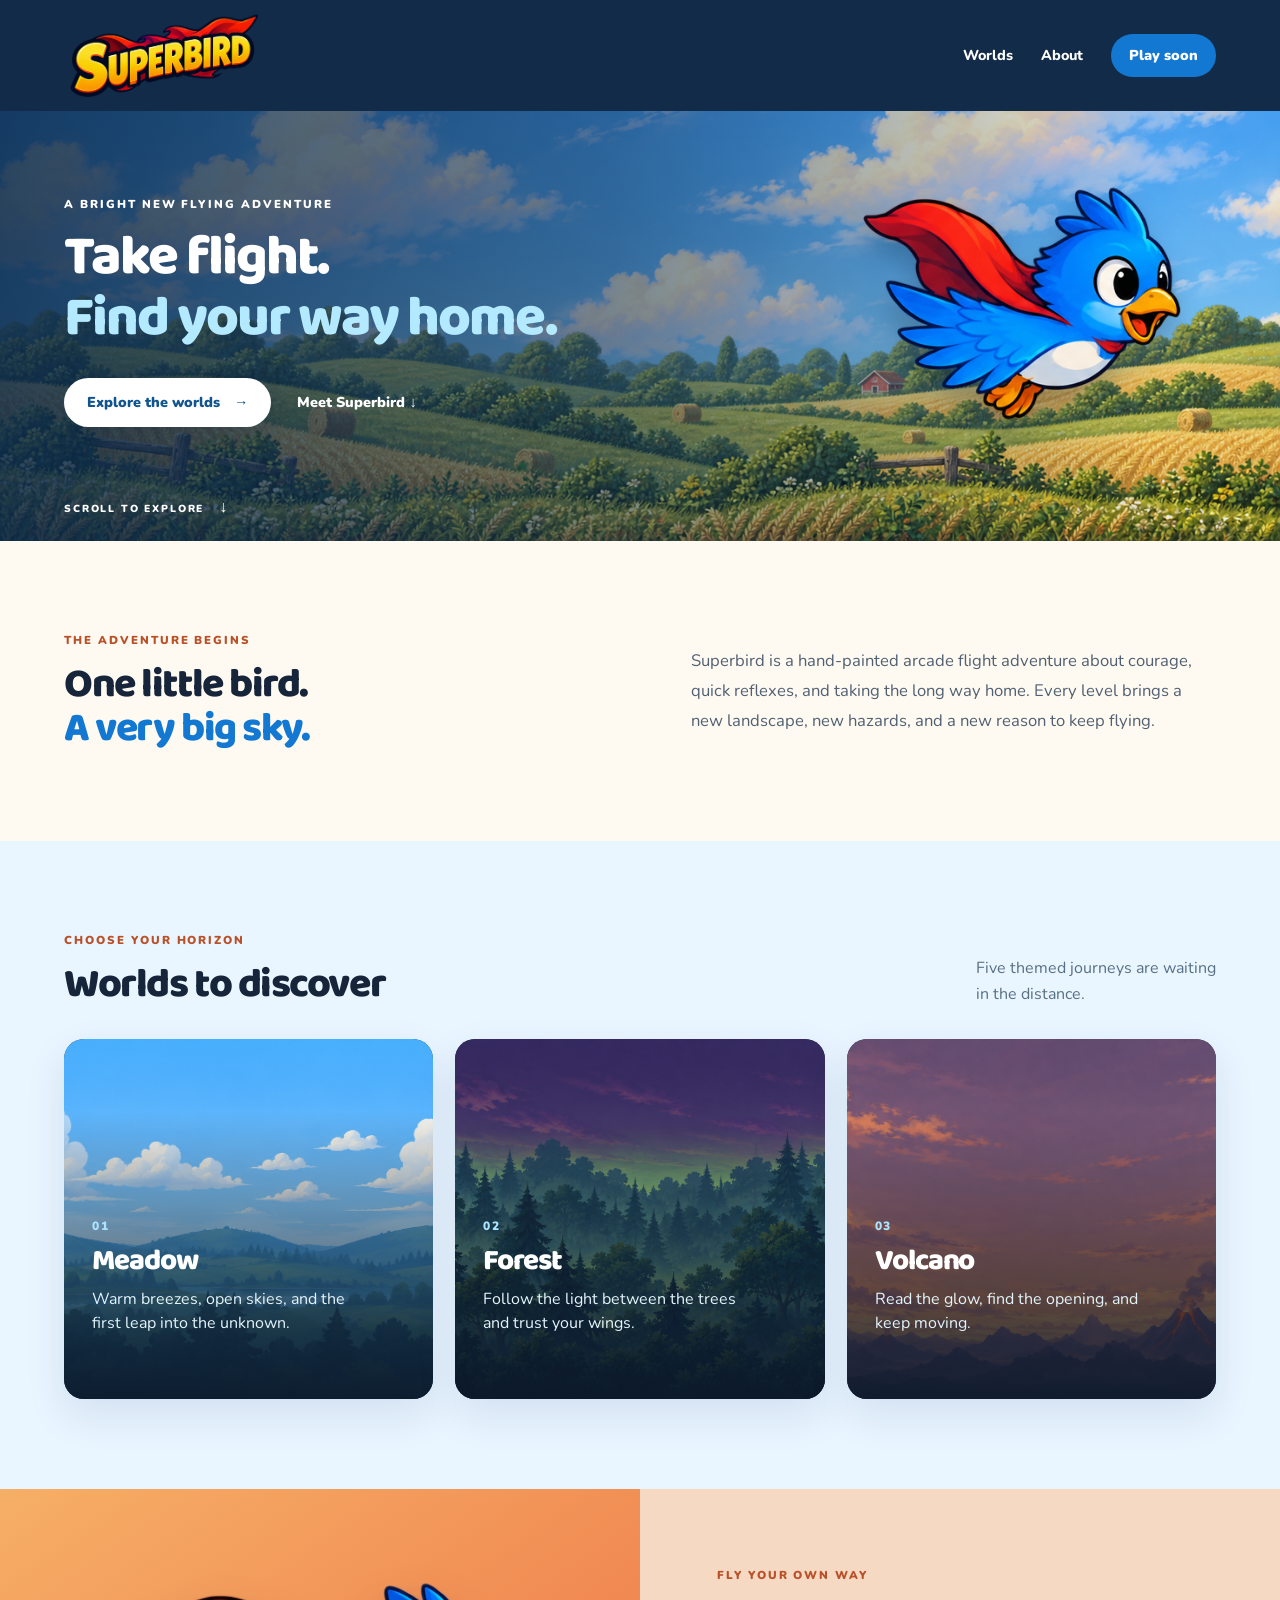
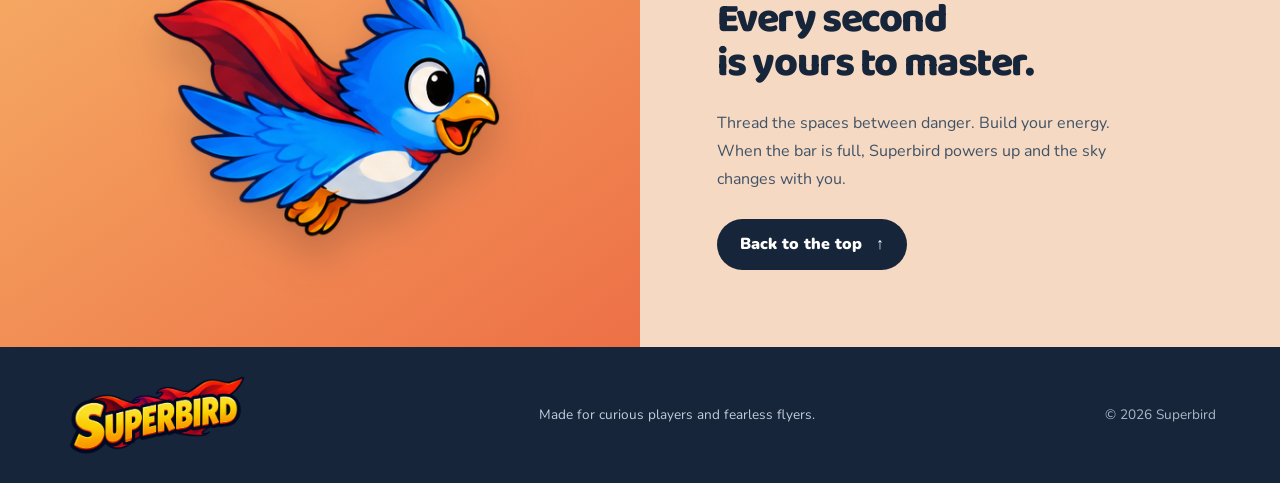
==== commit 039df8f8: "Remove version number from header and footer logos" ====
--- a/index.html
+++ b/index.html
@@ -14,7 +14,7 @@
 </head>
 <body>
   <header class="site-header">
-    <a class="brand" href="#top" aria-label="Superbird home"><img src="assets/superbird-logo.png" alt="Superbird 2.0" width="1774" height="887"></a>
+    <a class="brand" href="#top" aria-label="Superbird home"><img src="assets/superbird-logo.png?v=2" alt="Superbird" width="1774" height="887"></a>
     <nav aria-label="Main navigation"><a href="#worlds">Worlds</a><a href="#about">About</a><a class="nav-button" href="#play">Play soon</a></nav>
   </header>
 
@@ -49,7 +49,7 @@
     <section class="feature"><div class="feature-art"><div class="bird-frame feature-bird" role="img" aria-label="Superbird flapping through the sky"></div></div><div class="feature-copy"><p class="eyebrow orange">FLY YOUR OWN WAY</p><h2>Every second<br>is yours to master.</h2><p>Thread the spaces between danger. Build your energy. When the bar is full, Superbird powers up and the sky changes with you.</p><a class="button dark" href="#top">Back to the top <span>↑</span></a></div></section>
   </main>
 
-  <footer><a class="footer-brand" href="#top" aria-label="Superbird home"><img src="assets/superbird-logo.png" alt="Superbird 2.0" width="1774" height="887" loading="lazy"></a><p>Made for curious players and fearless flyers.</p><span class="copyright">© 2026 Superbird</span></footer>
+  <footer><a class="footer-brand" href="#top" aria-label="Superbird home"><img src="assets/superbird-logo.png?v=2" alt="Superbird" width="1774" height="887" loading="lazy"></a><p>Made for curious players and fearless flyers.</p><span class="copyright">© 2026 Superbird</span></footer>
   <script src="script.js"></script>
 </body>
 </html>
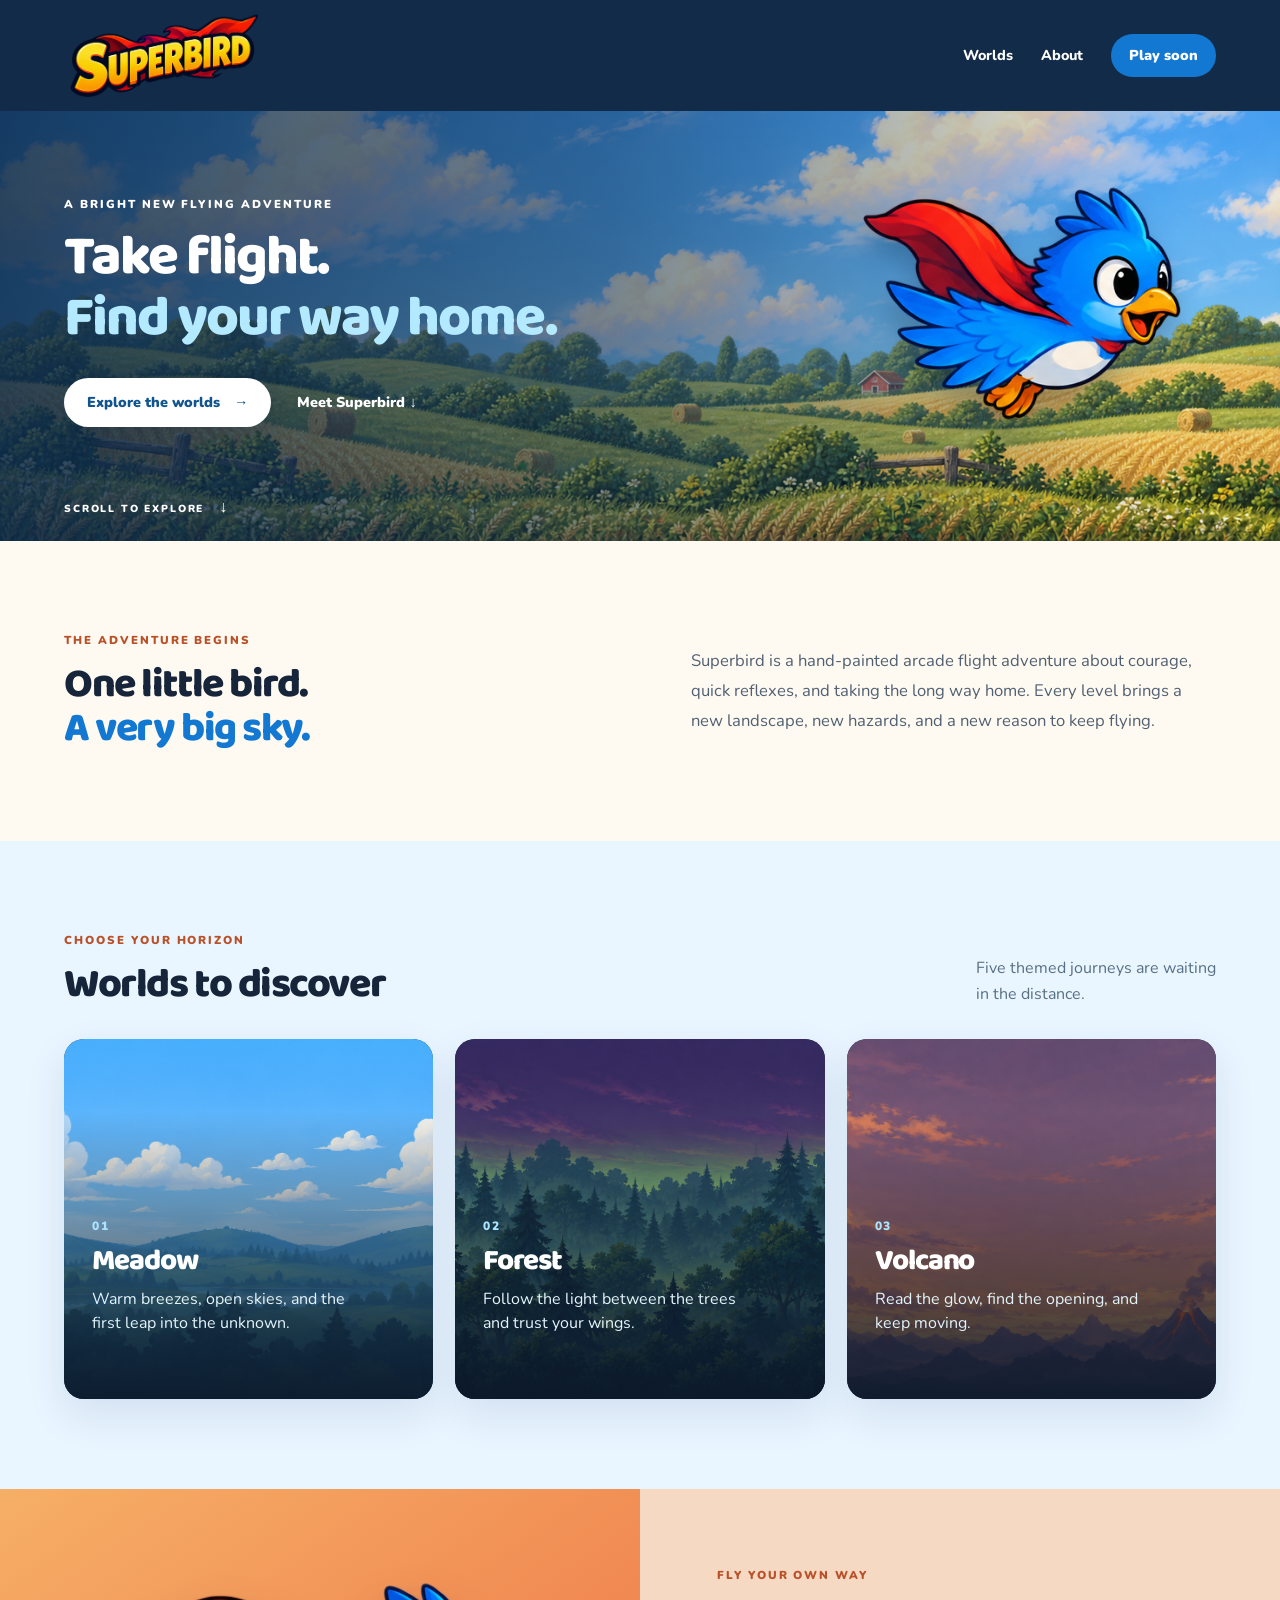
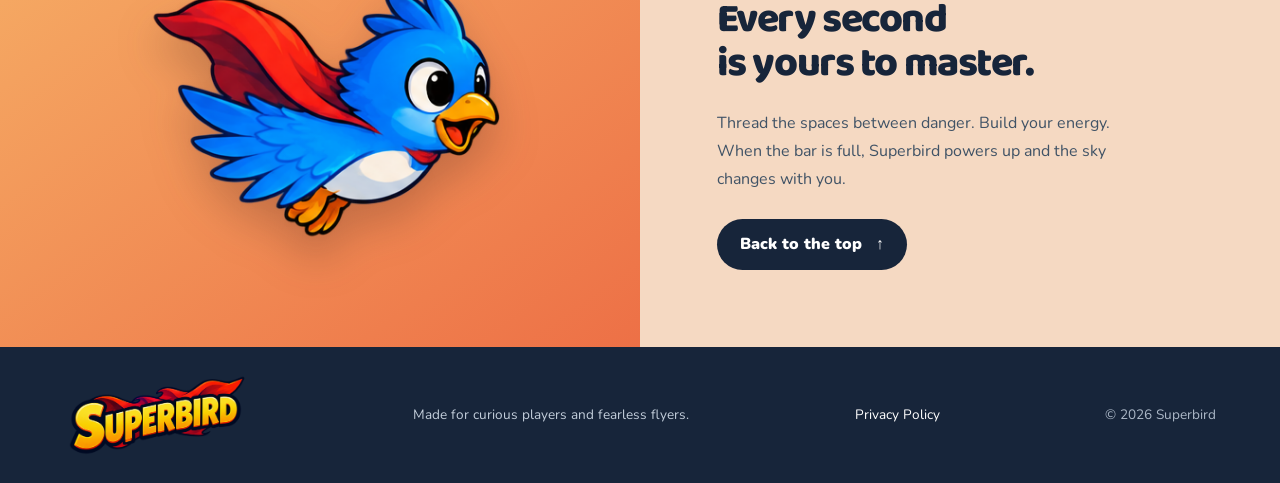
==== commit 2bc2dac7: "Add Superbird privacy policy and GitHub Pages setup" ====
--- a/index.html
+++ b/index.html
@@ -49,7 +49,7 @@
     <section class="feature"><div class="feature-art"><div class="bird-frame feature-bird" role="img" aria-label="Superbird flapping through the sky"></div></div><div class="feature-copy"><p class="eyebrow orange">FLY YOUR OWN WAY</p><h2>Every second<br>is yours to master.</h2><p>Thread the spaces between danger. Build your energy. When the bar is full, Superbird powers up and the sky changes with you.</p><a class="button dark" href="#top">Back to the top <span>↑</span></a></div></section>
   </main>
 
-  <footer><a class="footer-brand" href="#top" aria-label="Superbird home"><img src="assets/superbird-logo.png?v=2" alt="Superbird" width="1774" height="887" loading="lazy"></a><p>Made for curious players and fearless flyers.</p><span class="copyright">© 2026 Superbird</span></footer>
+  <footer><a class="footer-brand" href="#top" aria-label="Superbird home"><img src="assets/superbird-logo.png?v=2" alt="Superbird" width="1774" height="887" loading="lazy"></a><p>Made for curious players and fearless flyers.</p><a href="privacy.html">Privacy Policy</a><span class="copyright">© 2026 Superbird</span></footer>
   <script src="script.js"></script>
 </body>
 </html>
